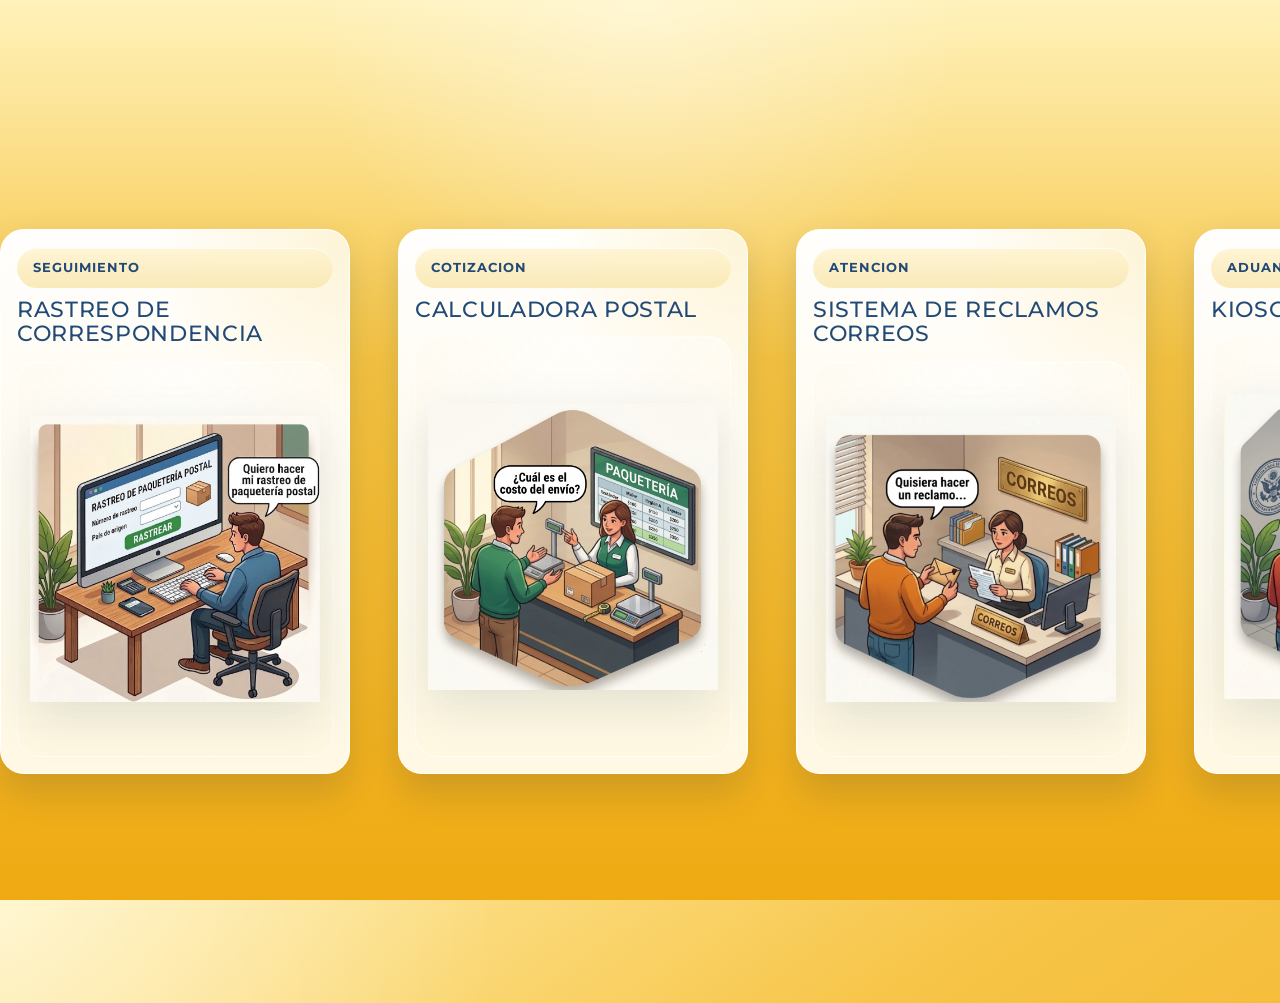
==== index2.html @ e7c2486a "Final" ====
<!DOCTYPE html>
<html lang="es">

<head>
  <meta charset="UTF-8">
  <meta http-equiv="X-UA-Compatible" content="IE=edge">
  <meta name="viewport" content="width=device-width, initial-scale=1.0">
  <title>TrackingBO - AGBC</title>
  <link href="https://cdn.jsdelivr.net/npm/bootstrap@5.1.3/dist/css/bootstrap.min.css" rel="stylesheet"
    integrity="sha384-1BmE4kWBq78iYhFldvKuhfTAU6auU8tT94WrHftjDbrCEXSU1oBoqyl2QvZ6jIW3" crossorigin="anonymous">
  <link rel="stylesheet" href="style.css">
  <script src="index.js" defer></script>
</head>

<body class="tracking-page">
  <main class="tracking-main intro-animate" data-page="home">
    <div class="idle-attractor" aria-hidden="true">
      <div class="idle-attractor__halo"></div>
      <div class="idle-attractor__content">
        <div class="idle-logo-mosaic" id="idleLogoMosaic" aria-hidden="true"></div>
      </div>
    </div>
    <section class="services-grid" aria-label="Servicios disponibles">
      <article class="service-card" data-url="https://trackingbo.correos.gob.bo:8100/"
        data-title="Rastreo de correspondencia">
        <div class="card-inner">
          <div class="card-face card-front">
            <div class="card-top">
              <span class="card-tag">Seguimiento</span>
              <h3 class="card-title">Rastreo de correspondencia</h3>
            </div>
            <div class="service-media">
              <img src="RASTREO.png" class="service-image" alt="Rastreo Correos de Bolivia">
            </div>
          </div>
          <div class="card-face card-back">
            <div class="back-content">
              <img class="qr-image"
                src="https://api.qrserver.com/v1/create-qr-code/?size=220x220&data=https%3A%2F%2Ftrackingbo.correos.gob.bo%3A8100%2F"
                alt="QR del rastreo de correspondencia">
              <div class="back-text">
                <p>Escanea el QR para abrir el servicio.</p>
                <span>Rastreo de correspondencia</span>
              </div>
            </div>
          </div>
        </div>
      </article>

      <article class="service-card" data-url="https://postar.correos.gob.bo:8104/" data-title="Calculadora postal">
        <div class="card-inner">
          <div class="card-face card-front">
            <div class="card-top">
              <span class="card-tag">Cotizacion</span>
              <h3 class="card-title">Calculadora postal</h3>
            </div>
            <div class="service-media">
              <img src="CALCULO.png" class="service-image" alt="Calculadora postal">
            </div>
          </div>
          <div class="card-face card-back">
            <div class="back-content">
              <img class="qr-image"
                src="https://api.qrserver.com/v1/create-qr-code/?size=220x220&data=https%3A%2F%2Fpostar.correos.gob.bo%3A8104%2F"
                alt="QR de la calculadora postal">
              <div class="back-text">
                <p>Escanea el QR y consulta tus tarifas.</p>
                <span>Calculadora postal</span>
              </div>
            </div>
          </div>
        </div>
      </article>

      <article class="service-card" data-url="https://sireco.correos.gob.bo:8102/" data-title="Sistema de reclamos Correos">
        <div class="card-inner">
          <div class="card-face card-front">
            <div class="card-top">
              <span class="card-tag">Atencion</span>
              <h3 class="card-title">Sistema de reclamos Correos</h3>
            </div>
            <div class="service-media">
              <img src="RECLAMO2.png" class="service-image" alt="Sistema de reclamos">
            </div>
          </div>
          <div class="card-face card-back">
            <div class="back-content">
              <img class="qr-image"
                src="https://api.qrserver.com/v1/create-qr-code/?size=220x220&data=https%3A%2F%2Fsireco.correos.gob.bo%3A8102%2F"
                alt="QR del sistema de reclamos">
              <div class="back-text">
                <p>Escanea el QR para abrir reclamos.</p>
                <span>Sistema de reclamos Correos</span>
              </div>
            </div>
          </div>
        </div>
      </article>

      <article class="service-card" data-url="https://ips.correos.gob.bo/CDS.Web/Operational/andeclaration.aspx"
        data-title="Kiosco aduana">
        <div class="card-inner">
          <div class="card-face card-front">
            <div class="card-top">
              <span class="card-tag">Aduana</span>
              <h3 class="card-title">Kiosco aduana</h3>
            </div>
            <div class="service-media">
              <img src="DECLARACION2.png" class="service-image" alt="Kiosco declaracion aduana">
            </div>
          </div>
          <div class="card-face card-back">
            <div class="back-content">
              <img class="qr-image"
                src="https://api.qrserver.com/v1/create-qr-code/?size=220x220&data=https%3A%2F%2Fips.correos.gob.bo%2FCDS.Web%2FOperational%2Fandeclaration.aspx"
                alt="QR del kiosco aduana">
              <div class="back-text">
                <p>Escanea el QR para abrir la declaracion aduanera.</p>
                <span>Kiosco aduana</span>
              </div>
            </div>
          </div>
        </div>
      </article>
    </section>
  </main>
</body>

</html>
---- style.css ----
@import url('https://fonts.googleapis.com/css2?family=Montserrat:wght@400;500;600;700;800&display=swap');

:root {
  --brand-dark: #13294b;
  --brand-blue: #224a77;
  --brand-blue-deep: #18365f;
  --brand-yellow: #f6c22f;
  --brand-gold: #f0a513;
  --brand-cream: #fff6d3;
  --brand-white: #ffffff;
  --surface-glass: rgba(255, 255, 255, 0.2);
  --shadow-soft: 0 18px 45px rgba(13, 37, 67, 0.14);
  --shadow-strong: 0 26px 60px rgba(10, 30, 54, 0.2);
  --text-dark: #163257;
  --text-muted: #52647f;
  --radius-xl: 32px;
  --radius-lg: 24px;
  --radius-md: 18px;
  --ease-out: cubic-bezier(0.22, 1, 0.36, 1);
  --sky-accent: hsl(49 92% 64%);
  --sky-deep: hsl(212 64% 32%);
  --sky-glow: rgba(255, 243, 187, 0.42);
}

* {
  box-sizing: border-box;
}

html,
body {
  margin: 0;
  padding: 0;
  width: 100%;
  height: 100%;
  min-height: 100%;
  font-family: "Montserrat", "Segoe UI", Tahoma, Geneva, Verdana, sans-serif;
  color: var(--text-dark);
  background:
    radial-gradient(circle at top left, rgba(255, 255, 255, 0.44), transparent 32%),
    radial-gradient(circle at right center, rgba(255, 255, 255, 0.22), transparent 24%),
    linear-gradient(145deg, #ffefad 0%, #f7c548 40%, #f0a713 100%);
}

body {
  display: grid;
  grid-template-rows: auto 1fr;
  overflow-x: hidden;
  overflow-y: hidden;
}

.page-header {
  position: sticky;
  top: 0;
  z-index: 30;
  width: 100%;
  padding: 16px 22px;
  display: flex;
  align-items: center;
  
  background: linear-gradient(90deg, rgba(34, 74, 119, 0.98) 0%, rgba(19, 41, 75, 0.98) 100%);
  box-shadow: 0 14px 40px rgba(0, 0, 0, 0.16);
  backdrop-filter: blur(10px);
}

.page-header {
  animation: headerSlideReveal 0.95s cubic-bezier(0.16, 1, 0.3, 1) both;
}

/* Si usas h1 o un div para el título, asegúrate de que tenga este ID o clase */
/* Contenedor del título dinámico */
.header-center-title {
  position: absolute;
  left: 50%;
  top: 50%;
  transform: translate(-50%, -50%); /* Centrado matemático perfecto */
  text-align: center;
  width: auto;
  z-index: 10; /* Asegura que esté por encima del fondo pero debajo de botones si se solapan */
  pointer-events: none; /* Evita que el texto bloquee clics accidentales */
}

/* Estilos para el texto dinámico (H1 o ID) */
#dynamicHeaderTitle,
.header-center-title h1 {
  margin: 0;
  font-family: 'Montserrat', sans-serif; /* Usando la fuente de tu proyecto */
  font-size: 1.8rem;
  font-weight: 700;
  text-transform: uppercase;
  letter-spacing: 0.08em; /* Un poco más de aire para legibilidad */
  
  /* Color amarillo/dorado para resaltar sobre el azul profundo */
  color: #f8d560; 
  
  /* Sombra para darle profundidad y despegarlo del fondo */
  text-shadow: 0 4px 12px rgba(0, 0, 0, 0.5);
  
  white-space: nowrap;
  transition: all 0.3s ease-in-out; /* Para que el cambio de nombre sea suave */
}

/* Ajuste responsivo por si el nombre de la tarjeta es muy largo */
@media (max-width: 768px) {
  #dynamicHeaderTitle,
  .header-center-title h1 {
    font-size: 1.2rem;
    letter-spacing: 0.03em;
  }
}

.header-brand {
  display: flex;
  align-items: center;
  min-width: 0;
  z-index: 31; /* Por encima del título si se llegaran a tocar */
}

.brand-logo {
  display: block;
  width: 190px;
  height: 64px;
  object-fit: contain;
  object-position: left center;
  flex-shrink: 0;
  border-radius: 12px;
  box-shadow: 0 10px 26px rgba(10, 30, 54, 0.14);
  background: rgba(255, 255, 255, 0.06);
}

.brand-text {
  display: flex;
  flex-direction: column;
  justify-content: center;
  gap: 2px;
  min-width: 0;
}

.brand-label {
  display: block;
  font-size: 0.74rem;
  letter-spacing: 0.16em;
  text-transform: uppercase;
  color: rgba(255, 240, 185, 0.88);
  margin: 0;
  line-height: 1.1;
}

.brand-text h1 {
  margin: 0;
  font-size: 1.72rem;
  line-height: 1;
  letter-spacing: 0.02em;
  color: var(--brand-white);
}

.header-actions {
  display: flex;
  gap: 12px;
  margin-left: auto;
  z-index: 31;
}

.header-brand {
  animation: headerContentRise 0.9s cubic-bezier(0.22, 1, 0.36, 1) 0.1s both;
}

.header-actions {
  animation: headerContentRise 0.9s cubic-bezier(0.22, 1, 0.36, 1) 0.18s both;
}

.header-button {
  display: inline-flex;
  align-items: center;
  justify-content: center;
  padding: 12px;
  border-radius: 999px;
  background: linear-gradient(180deg, #f8d560 0%, #f0ab16 100%);
  color: var(--brand-blue-deep);
  border: none;
  box-shadow: 0 12px 30px rgba(10, 30, 54, 0.24);
  cursor: pointer;
  transition: transform 0.28s var(--ease-out), box-shadow 0.28s var(--ease-out), filter 0.28s ease;
  min-width: 52px;
  min-height: 52px;
  animation: headerButtonFloat 2.8s ease-in-out infinite;
}

.header-button .material-symbols-outlined {
  font-size: 1.3rem;
  line-height: 1;
}

.header-button:hover {
  transform: translateY(-3px) scale(1.02);
  box-shadow: 0 16px 34px rgba(10, 30, 54, 0.3);
  filter: brightness(1.02);
  animation-play-state: paused;
}

.header-button:active {
  transform: translateY(0) scale(0.98);
}

.header-button:focus-visible,
.service-card:focus-visible {
  outline: 3px solid rgba(255, 248, 219, 0.95);
  outline-offset: 3px;
}

.main-content {
  padding: 4px 8px 6px;
  min-height: 0;
  overflow: hidden;
}

.iframe-shell {
  width: 100%;
  height: 100%;
  min-height: 0;
  padding: 2px;
  border-radius: 28px;
  background: var(--surface-glass);
  border: 1px solid rgba(255, 255, 255, 0.22);
  box-shadow: var(--shadow-soft);
  overflow: hidden;
}

.frame-stage {
  position: relative;
  height: 100%;
  min-height: 100%;
  border-radius: 22px;
  overflow: hidden;
  background: linear-gradient(180deg, rgba(255, 253, 245, 0.7), rgba(255, 239, 181, 0.55));
}

.frame-stage iframe {
  width: 100%;
  height: 100%;
  min-height: 100%;
  border: none;
  background: transparent;
  transition: transform 0.85s var(--ease-out), opacity 0.85s var(--ease-out), filter 0.85s ease;
  will-change: transform, opacity, filter;
}

.frame-stage.has-service-error iframe {
  opacity: 0;
  pointer-events: none;
}

.service-error-state {
  position: absolute;
  inset: 0;
  z-index: 4;
  display: grid;
  place-items: center;
  align-content: center;
  gap: 72px;
  padding: 28px;
  overflow: hidden;
  background:
    radial-gradient(circle at top, var(--sky-glow), transparent 34%),
    radial-gradient(circle at 20% 18%, rgba(255, 255, 255, 0.24), transparent 46%),
    radial-gradient(circle at 80% 16%, rgba(255, 247, 204, 0.2), transparent 52%),
    linear-gradient(180deg, var(--sky-accent) 0%, var(--sky-deep) 100%);
  color: var(--brand-white);
  text-align: center;
  transition: background 1.2s ease;
}

.service-error-state::before {
  content: "";
  position: absolute;
  inset: -20%;
  background:
    radial-gradient(circle at center, rgba(255, 255, 255, 0.14), transparent 58%),
    radial-gradient(circle at 35% 65%, rgba(255, 215, 120, 0.12), transparent 56%);
  animation: skyDrift 6s ease-in-out infinite;
  opacity: 0.8;
}

.service-error-state::after {
  content: "";
  position: absolute;
  inset: 0;
  background: radial-gradient(circle at center, rgba(14, 26, 46, 0) 0%, rgba(10, 20, 38, 0.42) 72%);
  pointer-events: none;
}

.service-error-state[hidden] {
  display: none;
}

.service-status-copy {
  position: relative;
  z-index: 2;
  width: min(760px, calc(100vw - 80px));
  display: grid;
  justify-items: center;
  gap: 12px;
}

.service-status-spinner {
  width: 52px;
  height: 52px;
  border-radius: 50%;
  border: 4px solid rgba(255, 255, 255, 0.22);
  border-top-color: #fff6d3;
  filter: drop-shadow(0 0 16px rgba(255, 246, 211, 0.38));
  animation: serviceSpinner 0.9s linear infinite;
}

.service-status-title {
  margin: 0;
  font-size: clamp(1.35rem, 2.4vw, 2rem);
  font-weight: 800;
  letter-spacing: 0.01em;
  color: #fffaf0;
  text-shadow: 0 10px 24px rgba(6, 16, 36, 0.42);
}

.service-status-message {
  margin: 0;
  max-width: 64ch;
  font-size: clamp(0.96rem, 1.5vw, 1.1rem);
  line-height: 1.5;
  color: rgba(255, 252, 240, 0.95);
  text-shadow: 0 8px 18px rgba(6, 16, 36, 0.32);
}

.external-service-overlay {
  position: fixed;
  inset: 0;
  z-index: 120;
  display: grid;
  place-items: center;
  padding: 24px;
}

.external-service-overlay[hidden] {
  display: none;
}

.external-service-overlay__backdrop {
  position: absolute;
  inset: 0;
  background: rgba(8, 19, 38, 0.72);
  backdrop-filter: blur(10px);
}

.external-service-overlay__panel {
  position: relative;
  z-index: 1;
  width: min(640px, calc(100vw - 32px));
  padding: 30px 28px;
  border-radius: 28px;
  background:
    radial-gradient(circle at top left, rgba(255, 255, 255, 0.18), transparent 28%),
    linear-gradient(180deg, #224a77 0%, #13294b 100%);
  color: var(--brand-white);
  box-shadow: 0 28px 72px rgba(3, 10, 22, 0.42);
  text-align: center;
}

.external-service-overlay--modal .external-service-overlay__panel {
  width: min(1280px, calc(100vw - 36px));
  min-height: min(760px, calc(100vh - 36px));
  padding: 24px;
  display: grid;
  grid-template-rows: auto minmax(0, 1fr) auto;
  gap: 18px;
  text-align: left;
}

.external-service-overlay__header {
  display: flex;
  align-items: flex-start;
  justify-content: space-between;
  gap: 16px;
}

.external-service-overlay__eyebrow {
  display: inline-block;
  margin-bottom: 10px;
  color: rgba(248, 213, 96, 0.92);
  font-size: 0.8rem;
  font-weight: 700;
  letter-spacing: 0.14em;
  text-transform: uppercase;
}

.external-service-overlay__panel h2 {
  margin: 0 0 12px;
  font-size: clamp(1.8rem, 1vw + 1.4rem, 2.5rem);
}

.external-service-overlay__panel p {
  margin: 0;
  color: rgba(255, 244, 216, 0.92);
  line-height: 1.7;
  font-size: 1rem;
}

.external-service-overlay__icon-button {
  display: inline-flex;
  align-items: center;
  justify-content: center;
  width: 48px;
  height: 48px;
  border: 1px solid rgba(255, 255, 255, 0.18);
  border-radius: 14px;
  background: rgba(255, 255, 255, 0.08);
  color: var(--brand-white);
  cursor: pointer;
  flex-shrink: 0;
}

.external-service-overlay__frame-shell {
  min-height: 0;
  border-radius: 22px;
  overflow: hidden;
  background: rgba(255, 255, 255, 0.09);
  border: 1px solid rgba(255, 255, 255, 0.12);
  box-shadow: inset 0 1px 0 rgba(255, 255, 255, 0.05);
}

.external-service-overlay__frame-shell iframe {
  display: block;
  width: 100%;
  height: 100%;
  min-height: 58vh;
  border: none;
  background: #ffffff;
}

.external-service-overlay__actions {
  display: flex;
  flex-wrap: wrap;
  justify-content: center;
  gap: 14px;
  margin-top: 24px;
}

.external-service-overlay__button {
  min-width: 200px;
  min-height: 50px;
  padding: 0 22px;
  border: none;
  border-radius: 999px;
  background: linear-gradient(180deg, #f8d560 0%, #f0ab16 100%);
  color: var(--brand-blue-deep);
  font-size: 1rem;
  font-weight: 800;
  cursor: pointer;
  box-shadow: 0 14px 30px rgba(3, 10, 22, 0.24);
}

.external-service-overlay__button--secondary {
  background: rgba(255, 255, 255, 0.14);
  color: var(--brand-white);
  border: 1px solid rgba(255, 255, 255, 0.18);
}

.external-service-overlay--modal .external-service-overlay__actions {
  justify-content: flex-end;
  margin-top: 0;
}

.loop-wrapper {
  position: relative;
  display: block;
  width: min(1400px, calc(100vw - 190px));
  height: 320px;
  margin: 0 auto;
  overflow: hidden;
  border-bottom: 3px solid var(--brand-yellow);
  color: var(--brand-white);
  transform: scale(1.45);
  transform-origin: center bottom;
  filter: drop-shadow(0 20px 32px rgba(6, 16, 36, 0.28));
}

.mountain {
  position: absolute;
  right: -900px;
  bottom: -20px;
  width: 2px;
  height: 2px;
  box-shadow:
    0 0 0 50px #f6c22f,
    60px 50px 0 70px #f6c22f,
    90px 90px 0 50px #f6c22f,
    250px 250px 0 50px #f6c22f,
    290px 320px 0 50px #f6c22f,
    320px 400px 0 50px #f6c22f;
  transform: rotate(130deg);
  animation: mtn 20s linear infinite;
  filter: drop-shadow(0 18px 24px rgba(6, 16, 36, 0.3));
}

.hill {
  position: absolute;
  right: -900px;
  bottom: -50px;
  width: 400px;
  height: 20px;
  border-radius: 50%;
  box-shadow:
    0 0 0 50px #f0a513,
    -20px 0 0 20px #f0a513,
    -90px 0 0 50px #f0a513,
    250px 0 0 50px #f0a513,
    290px 0 0 50px #f0a513,
    620px 0 0 50px #f0a513;
  animation: hill 4s 2s linear infinite;
  filter: drop-shadow(0 16px 18px rgba(6, 16, 36, 0.22));
}

.tree,
.loop-wrapper .tree:nth-child(4),
.loop-wrapper .tree:nth-child(5) {
  position: absolute;
  bottom: 0;
  width: 35px;
  height: 100px;
  background: url("https://s3-us-west-2.amazonaws.com/s.cdpn.io/130015/tree.svg") no-repeat;
  filter: brightness(0) saturate(100%) invert(77%) sepia(92%) saturate(612%) hue-rotate(346deg) brightness(102%) contrast(93%);
}

.rock {
  position: absolute;
  bottom: -2px;
  width: 2%;
  height: 2%;
  margin-top: -17%;
  border-radius: 20px;
  background: #fff6d3;
}

.truck,
.wheels {
  position: absolute;
  right: 50%;
  bottom: 0;
  width: 85px;
  margin-right: -60px;
  transition: all ease;
}

.truck {
  height: 60px;
  background: url("https://s3-us-west-2.amazonaws.com/s.cdpn.io/130015/truck.svg") no-repeat;
  background-size: contain;
  filter: brightness(0) saturate(100%) invert(77%) sepia(92%) saturate(612%) hue-rotate(346deg) brightness(102%) contrast(93%);
  filter: drop-shadow(0 12px 18px rgba(6, 16, 36, 0.32));
}

.truck:before {
  content: " ";
  position: absolute;
  width: 25px;
  box-shadow:
    -30px 28px 0 1.5px #fff6d3,
    -35px 18px 0 1.5px #fff6d3;
}

.wheels {
  height: 15px;
  margin-bottom: 0;
  background: url("https://s3-us-west-2.amazonaws.com/s.cdpn.io/130015/wheels.svg") no-repeat;
  filter: brightness(0) saturate(100%) invert(16%) sepia(65%) saturate(1311%) hue-rotate(182deg) brightness(89%) contrast(95%);
  filter: drop-shadow(0 8px 12px rgba(6, 16, 36, 0.32));
}

.tree {
  animation: tree 3s 0s linear infinite;
}

.loop-wrapper .tree:nth-child(4) {
  animation: tree2 2s 0.15s linear infinite;
}

.loop-wrapper .tree:nth-child(5) {
  animation: tree3 8s 0.05s linear infinite;
}

.rock {
  animation: rock 4s -0.53s linear infinite;
}

.truck {
  animation: truck 4s 0.08s ease infinite;
}

.wheels {
  animation: truck 4s 0.001s ease infinite;
}

.truck:before {
  animation: wind 1.5s 0s ease infinite;
}

@keyframes serviceSpinner {
  to {
    transform: rotate(360deg);
  }
}

.frame-overlay {
  position: absolute;
  left: 24px;
  right: 24px;
  top: 22px;
  z-index: 3;
  display: flex;
  flex-direction: column;
  gap: 6px;
  padding: 18px 22px;
  border-radius: 22px;
  background: rgba(19, 41, 75, 0.8);
  color: var(--brand-white);
  box-shadow: var(--shadow-soft);
  transform: translateY(-24px);
  opacity: 0;
  pointer-events: none;
  transition: transform 0.55s var(--ease-out), opacity 0.55s ease;
  display: none !important;
}

.frame-overlay.is-hidden {
  opacity: 0;
  transform: translateY(-24px);
}

.overlay-label {
  font-size: 0.72rem;
  letter-spacing: 0.16em;
  text-transform: uppercase;
  color: rgba(255, 239, 181, 0.82);
}

.overlay-title {
  font-size: 1.35rem;
}

.frame-stage.is-service .frame-overlay {
  transform: translateY(0);
  opacity: 1;
  animation: overlayReveal 0.6s var(--ease-out);
}

.frame-stage.is-transitioning iframe {
  opacity: 0.2;
  transform: translateY(70px) scale(0.985);
  filter: blur(9px) saturate(0.85);
}

.frame-stage.is-rebuilding iframe {
  opacity: 0;
  transform: translateY(120px) scale(0.96);
  filter: blur(6px);
}

.tracking-page {
  height: 100%;
  min-height: 100%;
  overflow: hidden;
  background:
    radial-gradient(circle at top center, rgba(255, 255, 255, 0.38), transparent 30%),
    linear-gradient(180deg, #fff2bb 0%, #f6c442 40%, #efaa12 100%);
}

.tracking-main {
  width: 100%;
  height: 184%;
  min-height: 0;
  margin-top: 0px;
  padding: 0;
  display: grid;
  place-items: center;
  position: relative;
  isolation: isolate;
}

.idle-attractor {
  position: absolute;
  inset: 0;
  z-index: 4;
  display: grid;
  place-items: center;
  padding: 0;
  opacity: 0;
  visibility: hidden;
  pointer-events: none;
  transition: opacity 0.45s ease, visibility 0.45s ease;
}

.idle-attractor::before {
  content: "";
  position: absolute;
  inset: 0;
  border-radius: 0;
  background:
    radial-gradient(circle at center, rgba(255, 248, 215, 0.95) 0%, rgba(255, 226, 120, 0.86) 34%, rgba(247, 195, 48, 0.92) 70%, rgba(240, 165, 19, 0.96) 100%);
}

.idle-attractor__halo {
  position: absolute;
  width: min(1500px, 100vw);
  height: min(980px, 88vh);
  border-radius: 50%;
  background:
    radial-gradient(circle, rgba(255, 253, 241, 0.74) 0%, rgba(255, 237, 170, 0.34) 40%, rgba(255, 220, 117, 0) 76%);
  filter: blur(26px);
  animation: idleHaloPulse 3.8s ease-in-out infinite;
}

.idle-attractor__content {
  position: relative;
  z-index: 1;
  display: grid;
  place-items: center;
  width: 100vw;
  min-height: 100vh;
  max-width: none;
  padding: 0;
  border-radius: 0;
  background: transparent;
  border: none;
  box-shadow: none;
  color: var(--brand-white);
  backdrop-filter: none;
  animation: idlePanelFloat 3.4s ease-in-out infinite;
}

.idle-logo-mosaic {
  --logo-size: min(2080px, 116vw);
  --idle-logo-shift-x: -5.5%;
  position: relative;
  place-self: center;
  width: var(--logo-size);
  max-width: 100%;
  height: min(100vh, calc(var(--logo-size) / 3.35));
  aspect-ratio: 3.35 / 1;
  display: grid;
  grid-template-columns: repeat(6, 1fr);
  grid-template-rows: repeat(6, 1fr);
  gap: 0;
  margin: 0;
  padding: 0;
  border-radius: 0;
  background: transparent;
  overflow: hidden;
  margin-top: 0;
  transform: translateX(var(--idle-logo-shift-x));
}

.idle-logo-mosaic::before {
  content: "";
  position: absolute;
  inset: 2vh 1vw;
  border-radius: 40px;
  background: radial-gradient(circle, rgba(255, 247, 213, 0.28), rgba(255, 242, 192, 0) 72%);
  opacity: 0.34;
  filter: blur(16px);
}

.idle-logo-mosaic__tile {
  position: relative;
  border-radius: 0;
  background-image: url("Finalfondo.png");
  background-repeat: no-repeat;
  background-size: calc(var(--tile-count) * 100%) calc(var(--tile-count) * 100%);
  background-position:
    calc(var(--tile-col) * 100% / (var(--tile-count) - 1))
    calc(var(--tile-row) * 100% / (var(--tile-count) - 1));
  box-shadow: none;
  opacity: 1;
  transform: translate3d(0, 0, 0) scale(1) rotate(0deg);
  filter: saturate(1.04) brightness(1.02);
}

.tracking-main.is-idle .idle-logo-mosaic__tile {
  animation: idleLogoAssembled 4.2s ease-in-out infinite;
}

.tracking-main.is-idle .idle-logo-mosaic.is-animating .idle-logo-mosaic__tile {
  animation: idleLogoScatterAssemble 3.6s cubic-bezier(0.22, 1, 0.36, 1) both;
  animation-delay: var(--tile-delay);
}

.idle-attractor__label,
.idle-attractor__title,
.idle-attractor__text {
  display: none;
}

.tracking-main.is-idle .idle-attractor {
  opacity: 1;
  visibility: visible;
}

.tracking-main.is-idle .idle-attractor__content {
  animation-duration: 4.2s;
}

.tracking-main.is-idle .services-grid {
  animation: none;
  filter: blur(0);
  opacity: 0;
  transform: scale(1);
  visibility: hidden;
}

.tracking-main.is-idle .service-card {
  animation: none;
}

.tracking-main.is-idle .service-card:nth-child(2) {
  animation-delay: 0.2s;
}

.tracking-main.is-idle .service-card:nth-child(3) {
  animation-delay: 0.4s;
}

.tracking-main.is-idle .service-card:nth-child(4) {
  animation-delay: 0.6s;
}

.tracking-main.is-idle .card-front {
  box-shadow: none;
}

.tracking-main.is-idle .card-front::after {
  content: none;
}

.services-grid {
  display: grid;
  grid-template-columns: repeat(4, 350px);
  gap: 48px;
  align-items: stretch;
  width: fit-content;
  max-width: calc(100% - 48px);
  height: auto;
  min-height: 0;
  align-content: center;
  justify-content: center;
  margin: auto;
  animation: servicesGridLift 1s cubic-bezier(0.22, 1, 0.36, 1) 0.22s both;
}

.service-card {
  position: relative;
  perspective: 1600px;
  height: 545px;
  animation: cardDropPairA 0.95s cubic-bezier(0.16, 1, 0.3, 1) both;
  cursor: pointer;
  will-change: transform, opacity;
  border-radius: 26px;
  transform-origin: center;
}

.service-card:nth-child(1),
.service-card:nth-child(2) {
  animation-name: cardDropPairA;
}

.service-card:nth-child(1) {
  animation-delay: 0.08s;
}

.service-card:nth-child(2) {
  animation-delay: 0.18s;
}

.service-card:nth-child(3),
.service-card:nth-child(4) {
  animation-name: cardDropPairB;
}

.service-card:nth-child(3) {
  animation-delay: 0.34s;
}

.service-card:nth-child(4) {
  animation-delay: 0.46s;
}

.card-inner {
  position: relative;
  width: 100%;
  height: 100%;
  transform-style: preserve-3d;
  transition: transform 0.85s var(--ease-out);
}

.service-card.flipped .card-inner {
  transform: rotateY(180deg);
}

.service-card.is-shaking {
  z-index: 12;
  animation: cardShakeSide 1s cubic-bezier(0.22, 1, 0.36, 1);
}

.service-card.is-shaking .card-front {
  box-shadow: 0 34px 82px rgba(10, 30, 54, 0.4);
  filter: saturate(1.08) brightness(1.02);
}

.card-face {
  position: absolute;
  inset: 0;
  display: grid;
  grid-template-rows: auto 1fr;
  align-items: stretch;
  backface-visibility: hidden;
  overflow: hidden;
  border-radius: 24px;
  padding: 18px 16px 16px;
  border: 1px solid rgba(255, 255, 255, 0.72);
  box-shadow: 0 18px 38px rgba(10, 30, 54, 0.16);
}

.card-top,
.service-media,
.back-content {
  opacity: 0;
  transform: translateY(46px);
  animation: cardInnerRise 0.85s cubic-bezier(0.22, 1, 0.36, 1) forwards;
}

.service-card:nth-child(1) .card-top,
.service-card:nth-child(2) .card-top {
  animation-delay: 0.34s;
}

.service-card:nth-child(3) .card-top,
.service-card:nth-child(4) .card-top {
  animation-delay: 0.54s;
}

.service-card:nth-child(1) .service-media,
.service-card:nth-child(2) .service-media,
.service-card:nth-child(1) .back-content,
.service-card:nth-child(2) .back-content {
  animation-delay: 0.46s;
}

.service-card:nth-child(3) .service-media,
.service-card:nth-child(4) .service-media,
.service-card:nth-child(3) .back-content,
.service-card:nth-child(4) .back-content {
  animation-delay: 0.66s;
}

.card-front {
  gap: 14px;
  background:
    radial-gradient(circle at top right, rgba(246, 194, 47, 0.18), transparent 30%),
    linear-gradient(180deg, rgba(255, 255, 255, 0.98), rgba(255, 249, 232, 0.98));
  border: 1px solid rgba(255, 255, 255, 0.96);
  transform: translateY(0);
  transition: transform 0.5s var(--ease-out), box-shadow 0.5s var(--ease-out), filter 0.5s ease;
}

.service-card:hover .card-front,
.service-card.is-selected .card-front {
  transform: translateY(-12px) scale(1.015);
  box-shadow: 0 30px 62px rgba(10, 30, 54, 0.26), 0 0 0 1px rgba(255, 216, 118, 0.6);
  filter: saturate(1.08) brightness(1.02);
}

.card-back {
  grid-template-rows: 1fr;
  place-items: center;
  transform: rotateY(180deg);
  background:
    radial-gradient(circle at top, rgba(255, 255, 255, 0.24), transparent 36%),
    linear-gradient(180deg, #214977 0%, #13294b 100%);
  color: var(--brand-white);
}

.card-top {
  display: grid;
  gap: 10px;
  align-content: start;
}

.card-tag {
  display: inline-flex;
  align-self: flex-start;
  padding: 10px 16px;
  border-radius: 999px;
  background: linear-gradient(180deg, rgba(255, 244, 211, 0.95), rgba(249, 232, 179, 0.92));
  color: var(--brand-blue);
  font-size: 0.82rem;
  font-weight: 700;
  letter-spacing: 0.08em;
  text-transform: uppercase;
  box-shadow: inset 0 1px 0 rgba(255, 255, 255, 0.7);
}

.card-title {
  margin: 0;
  font-size: 1.38rem;
  line-height: 1.12;
  color: var(--brand-blue);
  text-transform: uppercase;
  letter-spacing: 0.03em;
}

.service-description {
  display: none;
}

.service-media {
  display: grid;
  place-items: center;
  height: 100%;
  min-height: 0;
  padding: 12px;
  border-radius: 22px;
  background:
    radial-gradient(circle at top, rgba(255, 255, 255, 0.68), rgba(255, 248, 225, 0.42) 72%),
    linear-gradient(180deg, rgba(255, 250, 238, 0.7), rgba(255, 247, 223, 0.5));
  border: 1px solid rgba(255, 255, 255, 0.55);
  box-shadow: inset 0 1px 0 rgba(255, 255, 255, 0.6);
}

.service-image {
  width: min(100%, 340px);
  max-height: 390px;
  height: auto;
  display: block;
  object-fit: contain;
  filter: drop-shadow(0 16px 24px rgba(20, 49, 86, 0.12));
  transform: none;
  transition: transform 0.45s var(--ease-out);
}

.service-card:hover .service-image,
.service-card.is-selected .service-image {
  transform: scale(1.04);
}

.back-content {
  display: flex;
  flex-direction: column;
  align-items: center;
  justify-content: center;
  gap: 18px;
  text-align: center;
  height: 100%;
  width: 100%;
  max-width: 260px;
  margin: 0 auto;
}

.qr-image {
  width: min(220px, 100%);
  aspect-ratio: 1 / 1;
  padding: 10px;
  border-radius: 26px;
  background: rgba(255, 255, 255, 0.96);
  box-shadow: 0 18px 40px rgba(4, 14, 27, 0.28);
}

.back-text p {
  margin: 0;
  font-size: 0.98rem;
  font-weight: 700;
}

.back-text span {
  display: inline-block;
  margin-top: 8px;
  font-size: 0.92rem;
  color: rgba(255, 241, 197, 0.88);
}

.service-panel-page {
  height: 100%;
  min-height: 100%;
  margin: 0;
  background:
    linear-gradient(180deg, rgba(27, 53, 108, 0.98), rgba(38, 60, 145, 0.96)),
    radial-gradient(circle at top, rgba(255, 255, 255, 0.12), transparent 34%);
  overflow: hidden;
}

.service-panel-page--light {
  background:
    linear-gradient(180deg, rgba(255, 255, 255, 0.98), rgba(246, 248, 252, 0.98)),
    linear-gradient(180deg, #dfe6f4 0%, #ffffff 100%);
}

.service-panel {
  min-height: 100%;
  padding: 28px 34px 32px;
  color: var(--brand-white);
}

.service-panel--form {
  color: var(--brand-dark);
}

.service-panel-banner {
  display: flex;
  align-items: center;
  min-height: 64px;
  margin-bottom: 18px;
  padding: 0 22px;
  border-radius: 24px;
  background: rgba(22, 47, 91, 0.8);
  box-shadow: 0 14px 36px rgba(6, 20, 52, 0.16);
}

.service-panel-banner span {
  font-size: 1.1rem;
  font-weight: 800;
}

.claims-panel {
  max-width: 860px;
  margin: 26px auto 0;
  padding: 0 10px;
}

.claims-panel h2 {
  margin: 0 0 18px;
  text-align: center;
  color: #304b91;
  font-size: clamp(2rem, 1.2vw + 1.4rem, 3rem);
}

.claims-form-grid {
  display: grid;
  grid-template-columns: repeat(2, minmax(280px, 1fr));
  gap: 18px 28px;
}

.claims-field {
  display: grid;
  gap: 8px;
}

.claims-field span {
  color: #1b2e5f;
  font-size: 0.98rem;
}

.claims-field input,
.claims-field textarea {
  width: 100%;
  border: 1px solid #c8d2e6;
  border-radius: 6px;
  background: #ffffff;
  color: #30425c;
  font-size: 1rem;
  padding: 13px 14px;
}

.claims-field input::placeholder,
.claims-field textarea::placeholder {
  color: #91a0ba;
}

.claims-field--tall {
  grid-row: span 2;
}

.claims-field--tall textarea {
  min-height: 134px;
  resize: vertical;
}

.claims-panel-actions {
  display: flex;
  justify-content: flex-end;
  margin-top: 22px;
}

.claims-submit-button {
  min-width: 320px;
  border-radius: 8px;
  background: linear-gradient(90deg, #4b5b98 0%, #c6aa4e 100%);
  color: var(--brand-white);
}

.service-panel-header {
  display: flex;
  flex-direction: column;
  gap: 10px;
  margin-bottom: 24px;
  padding: 22px 24px;
  border-radius: 24px;
  background: rgba(17, 36, 79, 0.42);
  border: 1px solid rgba(255, 255, 255, 0.08);
  box-shadow: 0 18px 48px rgba(6, 20, 52, 0.18);
}

.service-panel-kicker {
  font-size: 0.78rem;
  letter-spacing: 0.14em;
  text-transform: uppercase;
  color: rgba(246, 194, 47, 0.92);
  font-weight: 700;
}

.service-panel-header h2,
.service-panel-copy h3 {
  margin: 0;
}

.service-panel-header h2 {
  font-size: clamp(2rem, 1vw + 1.6rem, 2.7rem);
}

.service-panel-header p,
.service-panel-copy p,
.service-panel-list {
  margin: 0;
  line-height: 1.65;
  color: rgba(240, 244, 255, 0.92);
}

.service-panel-body {
  display: grid;
  grid-template-columns: minmax(300px, 0.95fr) minmax(360px, 1.05fr);
  gap: 28px;
  align-items: center;
  min-height: calc(100vh - 240px);
}

.service-panel-body--tracking {
  grid-template-columns: minmax(0, 1.5fr) minmax(360px, 430px);
  gap: 26px;
}

.service-panel-copy,
.service-panel-visual {
  min-height: 0;
}

.service-panel-copy {
  display: grid;
  gap: 18px;
}

.service-panel-copy h3 {
  font-size: 1.5rem;
}

.service-panel-list {
  padding-left: 20px;
}

.tracking-launch-button {
  justify-self: start;
  padding: 14px 22px;
  border: none;
  border-radius: 999px;
  background: linear-gradient(180deg, #f8d560 0%, #f0ab16 100%);
  color: var(--brand-blue-deep);
  font-size: 1rem;
  font-weight: 800;
  cursor: pointer;
  box-shadow: 0 16px 34px rgba(7, 21, 52, 0.22);
}

.tracking-stage {
  position: relative;
  min-height: 100%;
  border-radius: 30px;
  overflow: hidden;
  background:
    radial-gradient(circle at top left, rgba(255, 255, 255, 0.18), transparent 24%),
    linear-gradient(135deg, rgba(129, 220, 255, 0.4) 0%, rgba(55, 105, 180, 0.18) 28%, rgba(31, 58, 132, 0.14) 100%);
  border: 1px solid rgba(255, 255, 255, 0.18);
  box-shadow: 0 20px 54px rgba(7, 21, 52, 0.18);
}

.tracking-stage::before {
  content: "";
  position: absolute;
  inset: 0;
  background:
    linear-gradient(120deg, rgba(133, 225, 255, 0.2), transparent 28%),
    radial-gradient(circle at right center, rgba(255, 255, 255, 0.12), transparent 26%);
}

.tracking-stage-art {
  position: relative;
  z-index: 1;
  display: grid;
  grid-template-columns: minmax(320px, 1fr) minmax(220px, 0.55fr);
  gap: 24px;
  align-items: center;
  min-height: 100%;
  padding: 18px 24px 24px;
}

.tracking-stage-image {
  display: grid;
  place-items: center;
  min-height: 480px;
  border-radius: 28px;
  background:
    linear-gradient(135deg, rgba(255, 255, 255, 0.14), rgba(255, 255, 255, 0.04)),
    linear-gradient(180deg, rgba(21, 63, 130, 0.24), rgba(21, 44, 105, 0.06));
  backdrop-filter: blur(2px);
}

.tracking-stage-image .service-panel-image {
  width: min(100%, 560px);
  max-height: 520px;
}

.tracking-stage-copy {
  display: grid;
  gap: 14px;
  align-content: center;
}

.tracking-stage-copy h2 {
  margin: 0;
  font-size: clamp(2.2rem, 2vw + 1rem, 3.4rem);
  color: rgba(246, 194, 47, 0.96);
  font-weight: 300;
}

.tracking-stage-copy p {
  margin: 0;
  color: rgba(245, 247, 255, 0.92);
  line-height: 1.6;
  font-size: 1.04rem;
}

.tracking-widget {
  display: grid;
  grid-template-rows: auto 1fr auto;
  min-height: 100%;
  padding: 26px 28px 24px;
  border-radius: 26px;
  background: rgba(36, 48, 64, 0.94);
  border: 1px solid rgba(255, 255, 255, 0.08);
  box-shadow: 0 22px 56px rgba(7, 21, 52, 0.22);
}

.tracking-widget-header h3 {
  margin: 0;
  font-size: 1.1rem;
  text-align: center;
}

.tracking-widget-header span {
  display: block;
  width: 100%;
  height: 2px;
  margin-top: 14px;
  background: linear-gradient(90deg, rgba(59, 116, 255, 0.9), rgba(59, 116, 255, 0.25));
}

.tracking-widget-body {
  display: grid;
  gap: 18px;
  padding-top: 20px;
}

.tracking-field {
  display: grid;
  gap: 8px;
}

.tracking-field span {
  font-size: 0.98rem;
  font-weight: 700;
  color: rgba(255, 255, 255, 0.96);
}

.tracking-field input {
  width: 100%;
  padding: 14px 16px;
  border-radius: 8px;
  border: 1px solid rgba(255, 255, 255, 0.34);
  background: rgba(34, 45, 58, 0.84);
  color: var(--brand-white);
  font-size: 1rem;
}

.tracking-field input::placeholder {
  color: rgba(222, 228, 240, 0.68);
}

.tracking-widget-actions {
  padding-top: 6px;
}

.tracking-widget-actions .tracking-launch-button {
  width: 100%;
  justify-self: stretch;
  border-radius: 10px;
  background: linear-gradient(180deg, #3367f7 0%, #1f4fd1 100%);
  color: var(--brand-white);
}

.tracking-widget-note {
  margin: 0;
  font-size: 0.9rem;
  line-height: 1.5;
  color: rgba(235, 239, 248, 0.86);
}

.tracking-widget-footer {
  display: grid;
  justify-items: center;
  gap: 12px;
  padding-top: 16px;
}

.tracking-widget-footer span {
  text-align: center;
  line-height: 1.45;
  color: rgba(255, 244, 216, 0.92);
}

.service-panel-visual {
  display: grid;
  grid-template-columns: minmax(260px, 1fr) 240px;
  gap: 22px;
  align-items: center;
}

.service-panel-card,
.service-panel-qr {
  border-radius: 28px;
  background: rgba(255, 255, 255, 0.08);
  border: 1px solid rgba(255, 255, 255, 0.12);
  box-shadow: 0 18px 44px rgba(6, 20, 52, 0.18);
}

.service-panel-card {
  min-height: 360px;
  display: grid;
  place-items: center;
  padding: 18px;
}

.service-panel-image {
  width: min(100%, 420px);
  max-height: 360px;
  object-fit: contain;
  display: block;
}

.service-panel-qr {
  min-height: 360px;
  display: grid;
  place-items: center;
  gap: 16px;
  padding: 20px;
  text-align: center;
}

.service-panel-qr-image {
  width: min(100%, 190px);
  aspect-ratio: 1 / 1;
  padding: 10px;
  border-radius: 24px;
  background: rgba(255, 255, 255, 0.98);
}

.service-panel-qr span {
  color: rgba(255, 244, 216, 0.92);
  line-height: 1.5;
  font-size: 0.95rem;
}

.intro-animate .service-card {
  animation-play-state: running;
}

.rebuild-sequence .service-card {
  animation: cardDropPairA 0.95s cubic-bezier(0.16, 1, 0.3, 1) both;
}

.rebuild-sequence .service-card:nth-child(1),
.rebuild-sequence .service-card:nth-child(2) {
  animation-name: cardDropPairA;
}

.rebuild-sequence .service-card:nth-child(1) {
  animation-delay: 0.08s;
}

.rebuild-sequence .service-card:nth-child(2) {
  animation-delay: 0.18s;
}

.rebuild-sequence .service-card:nth-child(3),
.rebuild-sequence .service-card:nth-child(4) {
  animation-name: cardDropPairB;
}

.rebuild-sequence .service-card:nth-child(3) {
  animation-delay: 0.34s;
}

.rebuild-sequence .service-card:nth-child(4) {
  animation-delay: 0.46s;
}

@keyframes tree {
  0% {
    transform: translate(1350px);
  }

  100% {
    transform: translate(-50px);
  }
}

@keyframes tree2 {
  0% {
    transform: translate(650px);
  }

  100% {
    transform: translate(-50px);
  }
}

@keyframes tree3 {
  0% {
    transform: translate(2750px);
  }

  100% {
    transform: translate(-50px);
  }
}

@keyframes rock {
  0% {
    right: -200px;
  }

  100% {
    right: 2000px;
  }
}

@keyframes truck {
  6% {
    transform: translateY(0);
  }

  7% {
    transform: translateY(-6px);
  }

  9%,
  11% {
    transform: translateY(0);
  }

  10% {
    transform: translateY(-1px);
  }
}

@keyframes wind {
  50% {
    transform: translateY(3px);
  }
}

@keyframes mtn {
  100% {
    transform: translateX(-2000px) rotate(130deg);
  }
}

@keyframes hill {
  100% {
    transform: translateX(-2000px);
  }
}

@keyframes cardRisePro {
  0% {
    opacity: 0;
    transform: translateY(85px) scale(0.93) rotateX(6deg);
    filter: blur(6px);
  }

  60% {
    opacity: 1;
    filter: blur(0);
  }

  100% {
    opacity: 1;
    transform: translateY(0) scale(1) rotateX(0);
    filter: blur(0);
  }
}

@keyframes headerSlideReveal {
  0% {
    opacity: 0;
    transform: translateY(-46px);
    box-shadow: 0 0 0 rgba(0, 0, 0, 0);
  }

  100% {
    opacity: 1;
    transform: translateY(0);
  }
}

@keyframes headerContentRise {
  0% {
    opacity: 0;
    transform: translateY(24px);
  }

  100% {
    opacity: 1;
    transform: translateY(0);
  }
}

@keyframes servicesGridLift {
  0% {
    opacity: 0;
    transform: translateY(58px);
  }

  100% {
    opacity: 1;
    transform: translateY(0);
  }
}

@keyframes cardDropPairA {
  0% {
    opacity: 0;
    transform: translateY(-140px) scale(0.94) rotateX(10deg);
    filter: blur(8px);
  }

  68% {
    opacity: 1;
    filter: blur(0);
  }

  100% {
    opacity: 1;
    transform: translateY(0) scale(1) rotateX(0);
    filter: blur(0);
  }
}

@keyframes cardDropPairB {
  0% {
    opacity: 0;
    transform: translateY(-190px) scale(0.92) rotateX(12deg);
    filter: blur(10px);
  }

  68% {
    opacity: 1;
    filter: blur(0);
  }

  100% {
    opacity: 1;
    transform: translateY(0) scale(1) rotateX(0);
    filter: blur(0);
  }
}

@keyframes cardInnerRise {
  0% {
    opacity: 0;
    transform: translateY(48px);
  }

  100% {
    opacity: 1;
    transform: translateY(0);
  }
}

@keyframes skyDrift {
  0%,
  100% {
    transform: translate3d(0, 0, 0) scale(1);
    opacity: 0.7;
  }

  50% {
    transform: translate3d(0, -2%, 0) scale(1.03);
    opacity: 1;
  }
}

@keyframes headerButtonFloat {
  0%,
  100% {
    transform: translateY(0);
    box-shadow: 0 12px 30px rgba(10, 30, 54, 0.24);
  }

  50% {
    transform: translateY(-2px);
    box-shadow: 0 16px 34px rgba(10, 30, 54, 0.28);
  }
}

@keyframes cardShakeSide {
  0%,
  100% {
    transform: translateX(0) scale(1);
  }

  10% {
    transform: translateX(-42px) rotate(-2deg) scale(1.035);
  }

  22% {
    transform: translateX(42px) rotate(2deg) scale(1.035);
  }

  34% {
    transform: translateX(-34px) rotate(-1.4deg) scale(1.028);
  }

  46% {
    transform: translateX(34px) rotate(1.4deg) scale(1.028);
  }

  58% {
    transform: translateX(-24px) rotate(-1deg);
  }

  70% {
    transform: translateX(24px) rotate(1deg);
  }

  82% {
    transform: translateX(-10px);
  }
}

@keyframes idleHaloPulse {
  0%,
  100% {
    transform: scale(0.94);
    opacity: 0.72;
  }

  50% {
    transform: scale(1.04);
    opacity: 1;
  }
}

@keyframes idlePanelFloat {
  0%,
  100% {
    transform: translateY(0);
  }

  50% {
    transform: translateY(-10px);
  }
}

@keyframes idleLogoAssembled {
  0%,
  100% {
    transform: translate3d(0, 0, 0) scale(1);
    filter: brightness(1) saturate(1);
  }

  50% {
    transform: translate3d(0, -2px, 0) scale(1.01);
    filter: brightness(1.03) saturate(1.04);
  }
}

@keyframes idleLogoScatterAssemble {
  0% {
    opacity: 0;
    transform: translate3d(var(--tile-offset-x), var(--tile-offset-y), 0) scale(0.2) rotate(var(--tile-rotation));
    filter: blur(10px) brightness(1.14) saturate(1.2);
  }

  34% {
    opacity: 1;
    transform: translate3d(0, 0, 0) scale(1.06) rotate(0deg);
    filter: blur(0) brightness(1.08) saturate(1.08);
  }

  64% {
    opacity: 1;
    transform: translate3d(0, 0, 0) scale(1) rotate(0deg);
    filter: blur(0) brightness(1) saturate(1);
  }

  100% {
    opacity: 0;
    transform: translate3d(calc(var(--tile-offset-x) * -0.86), calc(var(--tile-offset-y) * -0.86), 0) scale(0.16) rotate(calc(var(--tile-rotation) * -1));
    filter: blur(11px) brightness(1.08) saturate(0.88);
  }
}

@keyframes idleGridFloat {
  0%,
  100% {
    transform: translateY(0);
  }

  50% {
    transform: translateY(8px);
  }
}

@keyframes idleCardDrift {
  0%,
  100% {
    transform: translateY(0) scale(1);
  }

  50% {
    transform: translateY(-10px) scale(1.012);
  }
}

@keyframes idleShine {
  0% {
    transform: translateX(-135%);
    opacity: 0;
  }

  20% {
    opacity: 1;
  }

  55% {
    transform: translateX(135%);
    opacity: 0.92;
  }

  100% {
    transform: translateX(135%);
    opacity: 0;
  }
}

@keyframes rebuildCardPro {
  0% {
    opacity: 0;
    transform: translateY(110px) scale(0.9) rotateX(8deg);
    filter: blur(8px);
  }

  65% {
    opacity: 1;
    filter: blur(1px);
  }

  100% {
    opacity: 1;
    transform: translateY(0) scale(1) rotateX(0);
    filter: blur(0);
  }
}

@keyframes overlayReveal {
  0% {
    opacity: 0;
    transform: translateY(-18px) scale(0.98);
  }

  100% {
    opacity: 1;
    transform: translateY(0) scale(1);
  }
}

@media (prefers-reduced-motion: reduce) {
  * {
    animation-duration: 0.001ms !important;
    animation-iteration-count: 1 !important;
    transition-duration: 0.001ms !important;
  }
}

@media (max-width: 1100px) {
  .services-grid {
    grid-template-columns: repeat(2, minmax(280px, 350px));
    gap: 36px;
    width: fit-content;
    max-width: calc(100% - 32px);
    height: auto;
  }

  .service-card {
    height: 540px;
  }
}

@media (max-width: 820px) {
  .page-header {
    flex-wrap: wrap;
  }

  .main-content {
    padding: 10px;
  }

  .iframe-shell {
    height: calc(100vh - 90px);
    min-height: calc(100vh - 90px);
  }

  .services-grid {
    grid-template-columns: 1fr;
    gap: 28px;
    width: min(100%, 360px);
    max-width: calc(100% - 20px);
    height: auto;
  }

  .service-card,
  .card-inner {
    min-height: 480px;
  }

  .tracking-page {
    overflow: auto;
  }

  .tracking-main {
    height: auto;
    min-height: 100%;
  }

  .idle-attractor {
    padding: 0;
  }

  .idle-attractor__content {
    width: 100vw;
    min-height: 100vh;
    padding: 0;
  }

  .idle-logo-mosaic {
    --logo-size: min(122vw, 1500px);
    --idle-logo-shift-x: -3.8%;
    height: min(100vh, calc(var(--logo-size) / 3.35));
    gap: 0;
    padding: 0;
    margin: 0;
  }

  .service-panel {
    padding: 18px;
  }

  .service-panel-body,
  .service-panel-visual {
    grid-template-columns: 1fr;
    min-height: auto;
  }

  .service-panel-body--tracking,
  .tracking-stage-art {
    grid-template-columns: 1fr;
  }

  .tracking-stage-image {
    min-height: 320px;
  }

  .claims-form-grid {
    grid-template-columns: 1fr;
  }

  .claims-field--tall {
    grid-row: auto;
  }

  .claims-panel-actions {
    justify-content: stretch;
  }

  .claims-submit-button {
    width: 100%;
    min-width: 0;
  }

  .service-error-state {
    gap: 42px;
  }

  .loop-wrapper {
    width: min(620px, calc(100vw - 80px));
    height: 280px;
    transform: scale(1.18);
  }
}

@media (max-width: 580px) {
  .page-header {
    padding: 16px;
  }

  .header-brand {
    gap: 14px;
  }

  .brand-logo {
    height: 52px;
  }

  .brand-text h1 {
    font-size: 1.45rem;
  }

  .card-face {
    padding: 20px;
  }

  .frame-overlay {
    left: 14px;
    right: 14px;
    top: 14px;
    padding: 16px 18px;
  }

  .overlay-title {
    font-size: 1.08rem;
  }

  .idle-logo-mosaic {
    --logo-size: min(132vw, 920px);
    --idle-logo-shift-x: -2.8%;
    height: min(100vh, calc(var(--logo-size) / 3.35));
    gap: 0;
    padding: 0;
    margin: 0;
  }

  .idle-logo-mosaic__tile {
    border-radius: 0;
  }

  .service-error-state {
    gap: 28px;
    padding: 20px;
  }

  .loop-wrapper {
    width: min(460px, calc(100vw - 48px));
    height: 250px;
    transform: scale(1);
  }
}
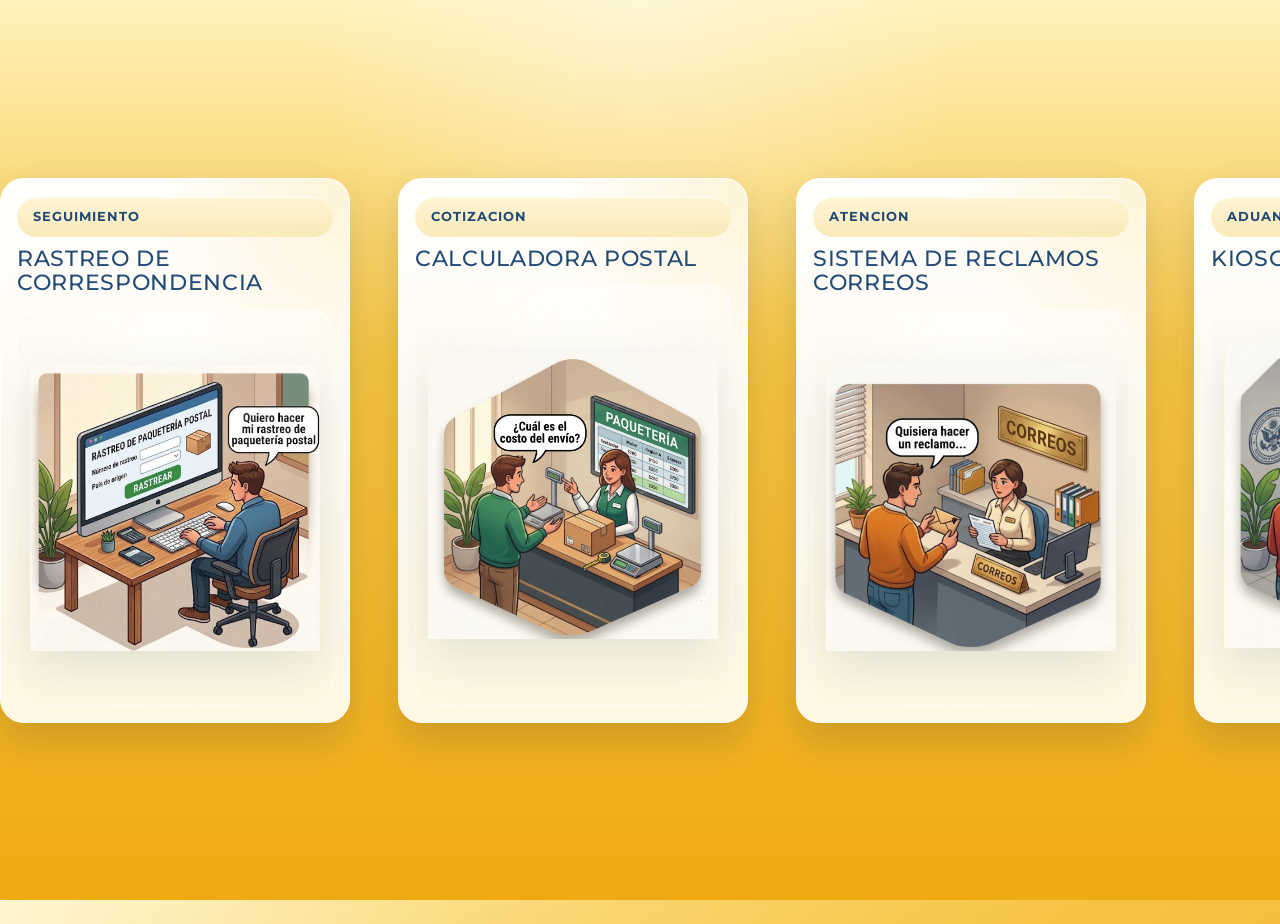
==== commit 7deb1bf8: "bug de out of memori" ====
--- a/index2.html
+++ b/index2.html
@@ -9,7 +9,7 @@
   <link href="https://cdn.jsdelivr.net/npm/bootstrap@5.1.3/dist/css/bootstrap.min.css" rel="stylesheet"
     integrity="sha384-1BmE4kWBq78iYhFldvKuhfTAU6auU8tT94WrHftjDbrCEXSU1oBoqyl2QvZ6jIW3" crossorigin="anonymous">
   <link rel="stylesheet" href="style.css">
-  <script src="index.js" defer></script>
+  <script src="index.js?v=20260612-1" defer></script>
 </head>
 
 <body class="tracking-page">
@@ -30,14 +30,14 @@
               <h3 class="card-title">Rastreo de correspondencia</h3>
             </div>
             <div class="service-media">
-              <img src="RASTREO.png" class="service-image" alt="Rastreo Correos de Bolivia">
+              <img src="RASTREO.png" class="service-image" alt="Rastreo Correos de Bolivia" width="1024" height="1010" decoding="async">
             </div>
           </div>
           <div class="card-face card-back">
             <div class="back-content">
               <img class="qr-image"
                 src="https://api.qrserver.com/v1/create-qr-code/?size=220x220&data=https%3A%2F%2Ftrackingbo.correos.gob.bo%3A8100%2F"
-                alt="QR del rastreo de correspondencia">
+                alt="QR del rastreo de correspondencia" width="220" height="220" loading="lazy" decoding="async">
               <div class="back-text">
                 <p>Escanea el QR para abrir el servicio.</p>
                 <span>Rastreo de correspondencia</span>
@@ -55,14 +55,14 @@
               <h3 class="card-title">Calculadora postal</h3>
             </div>
             <div class="service-media">
-              <img src="CALCULO.png" class="service-image" alt="Calculadora postal">
+              <img src="CALCULO.png" class="service-image" alt="Calculadora postal" width="1034" height="1024" decoding="async">
             </div>
           </div>
           <div class="card-face card-back">
             <div class="back-content">
               <img class="qr-image"
                 src="https://api.qrserver.com/v1/create-qr-code/?size=220x220&data=https%3A%2F%2Fpostar.correos.gob.bo%3A8104%2F"
-                alt="QR de la calculadora postal">
+                alt="QR de la calculadora postal" width="220" height="220" loading="lazy" decoding="async">
               <div class="back-text">
                 <p>Escanea el QR y consulta tus tarifas.</p>
                 <span>Calculadora postal</span>
@@ -80,14 +80,14 @@
               <h3 class="card-title">Sistema de reclamos Correos</h3>
             </div>
             <div class="service-media">
-              <img src="RECLAMO2.png" class="service-image" alt="Sistema de reclamos">
+              <img src="RECLAMO2.png" class="service-image" alt="Sistema de reclamos" width="1038" height="1024" decoding="async">
             </div>
           </div>
           <div class="card-face card-back">
             <div class="back-content">
               <img class="qr-image"
                 src="https://api.qrserver.com/v1/create-qr-code/?size=220x220&data=https%3A%2F%2Fsireco.correos.gob.bo%3A8102%2F"
-                alt="QR del sistema de reclamos">
+                alt="QR del sistema de reclamos" width="220" height="220" loading="lazy" decoding="async">
               <div class="back-text">
                 <p>Escanea el QR para abrir reclamos.</p>
                 <span>Sistema de reclamos Correos</span>
@@ -106,14 +106,14 @@
               <h3 class="card-title">Kiosco aduana</h3>
             </div>
             <div class="service-media">
-              <img src="DECLARACION2.png" class="service-image" alt="Kiosco declaracion aduana">
+              <img src="DECLARACION2.png" class="service-image" alt="Kiosco declaracion aduana" width="1008" height="1061" decoding="async">
             </div>
           </div>
           <div class="card-face card-back">
             <div class="back-content">
               <img class="qr-image"
                 src="https://api.qrserver.com/v1/create-qr-code/?size=220x220&data=https%3A%2F%2Fips.correos.gob.bo%2FCDS.Web%2FOperational%2Fandeclaration.aspx"
-                alt="QR del kiosco aduana">
+                alt="QR del kiosco aduana" width="220" height="220" loading="lazy" decoding="async">
               <div class="back-text">
                 <p>Escanea el QR para abrir la declaracion aduanera.</p>
                 <span>Kiosco aduana</span>
--- a/style.css
+++ b/style.css
@@ -240,8 +240,15 @@
   min-height: 100%;
   border: none;
   background: transparent;
+  margin-top: 0;
   transition: transform 0.85s var(--ease-out), opacity 0.85s var(--ease-out), filter 0.85s ease;
   will-change: transform, opacity, filter;
+}
+
+.frame-stage.is-reclamos-view iframe {
+  margin-top: -1040px;
+  height: calc(100% + 1040px);
+  min-height: calc(100% + 1040px);
 }
 
 .frame-stage.has-service-error iframe {
@@ -663,8 +670,8 @@
 }
 
 .tracking-page {
-  height: 100%;
-  min-height: 100%;
+  height: 100dvh;
+  min-height: 100dvh;
   overflow: hidden;
   background:
     radial-gradient(circle at top center, rgba(255, 255, 255, 0.38), transparent 30%),
@@ -673,12 +680,13 @@
 
 .tracking-main {
   width: 100%;
-  height: 184%;
-  min-height: 0;
-  margin-top: 0px;
-  padding: 0;
+  height: 100dvh;
+  min-height: 100dvh;
+  margin-top: 0;
+  padding: 24px 0;
   display: grid;
   place-items: center;
+  align-content: center;
   position: relative;
   isolation: isolate;
 }
@@ -689,7 +697,7 @@
   z-index: 4;
   display: grid;
   place-items: center;
-  padding: 0;
+  padding: 24px 0;
   opacity: 0;
   visibility: hidden;
   pointer-events: none;
@@ -721,8 +729,9 @@
   z-index: 1;
   display: grid;
   place-items: center;
-  width: 100vw;
-  min-height: 100vh;
+  width: 100%;
+  height: 100%;
+  min-height: 100dvh;
   max-width: none;
   padding: 0;
   border-radius: 0;
@@ -735,17 +744,18 @@
 }
 
 .idle-logo-mosaic {
-  --logo-size: min(2080px, 116vw);
-  --idle-logo-shift-x: -5.5%;
+  --idle-grid-count: 4;
+  --logo-size: min(1480px, 98vw);
+  --idle-logo-shift-x: 0%;
   position: relative;
   place-self: center;
   width: var(--logo-size);
   max-width: 100%;
-  height: min(100vh, calc(var(--logo-size) / 3.35));
+  height: min(82vh, calc(var(--logo-size) / 3.35));
   aspect-ratio: 3.35 / 1;
   display: grid;
-  grid-template-columns: repeat(6, 1fr);
-  grid-template-rows: repeat(6, 1fr);
+  grid-template-columns: repeat(var(--idle-grid-count), 1fr);
+  grid-template-rows: repeat(var(--idle-grid-count), 1fr);
   gap: 0;
   margin: 0;
   padding: 0;
@@ -763,7 +773,7 @@
   border-radius: 40px;
   background: radial-gradient(circle, rgba(255, 247, 213, 0.28), rgba(255, 242, 192, 0) 72%);
   opacity: 0.34;
-  filter: blur(16px);
+  filter: blur(10px);
 }
 
 .idle-logo-mosaic__tile {
@@ -782,7 +792,7 @@
 }
 
 .tracking-main.is-idle .idle-logo-mosaic__tile {
-  animation: idleLogoAssembled 4.2s ease-in-out infinite;
+  animation: none;
 }
 
 .tracking-main.is-idle .idle-logo-mosaic.is-animating .idle-logo-mosaic__tile {
@@ -842,13 +852,15 @@
   grid-template-columns: repeat(4, 350px);
   gap: 48px;
   align-items: stretch;
+  justify-items: stretch;
   width: fit-content;
   max-width: calc(100% - 48px);
   height: auto;
-  min-height: 0;
+  min-height: calc(100dvh - 48px);
   align-content: center;
   justify-content: center;
-  margin: auto;
+  place-self: center;
+  margin: 0 auto;
   animation: servicesGridLift 1s cubic-bezier(0.22, 1, 0.36, 1) 0.22s both;
 }
 
@@ -1037,6 +1049,7 @@
   height: auto;
   display: block;
   object-fit: contain;
+  contain: paint;
   filter: drop-shadow(0 16px 24px rgba(20, 49, 86, 0.12));
   transform: none;
   transition: transform 0.45s var(--ease-out);
@@ -1063,6 +1076,7 @@
 .qr-image {
   width: min(220px, 100%);
   aspect-ratio: 1 / 1;
+  height: auto;
   padding: 10px;
   border-radius: 26px;
   background: rgba(255, 255, 255, 0.96);
@@ -2019,6 +2033,26 @@
   }
 }
 
+@supports not (height: 100dvh) {
+  .tracking-page {
+    height: 100vh;
+    min-height: 100vh;
+  }
+
+  .tracking-main {
+    height: 100vh;
+    min-height: 100vh;
+  }
+
+  .idle-attractor__content {
+    min-height: 100vh;
+  }
+
+  .services-grid {
+    min-height: calc(100vh - 48px);
+  }
+}
+
 @media (max-width: 580px) {
   .page-header {
     padding: 16px;
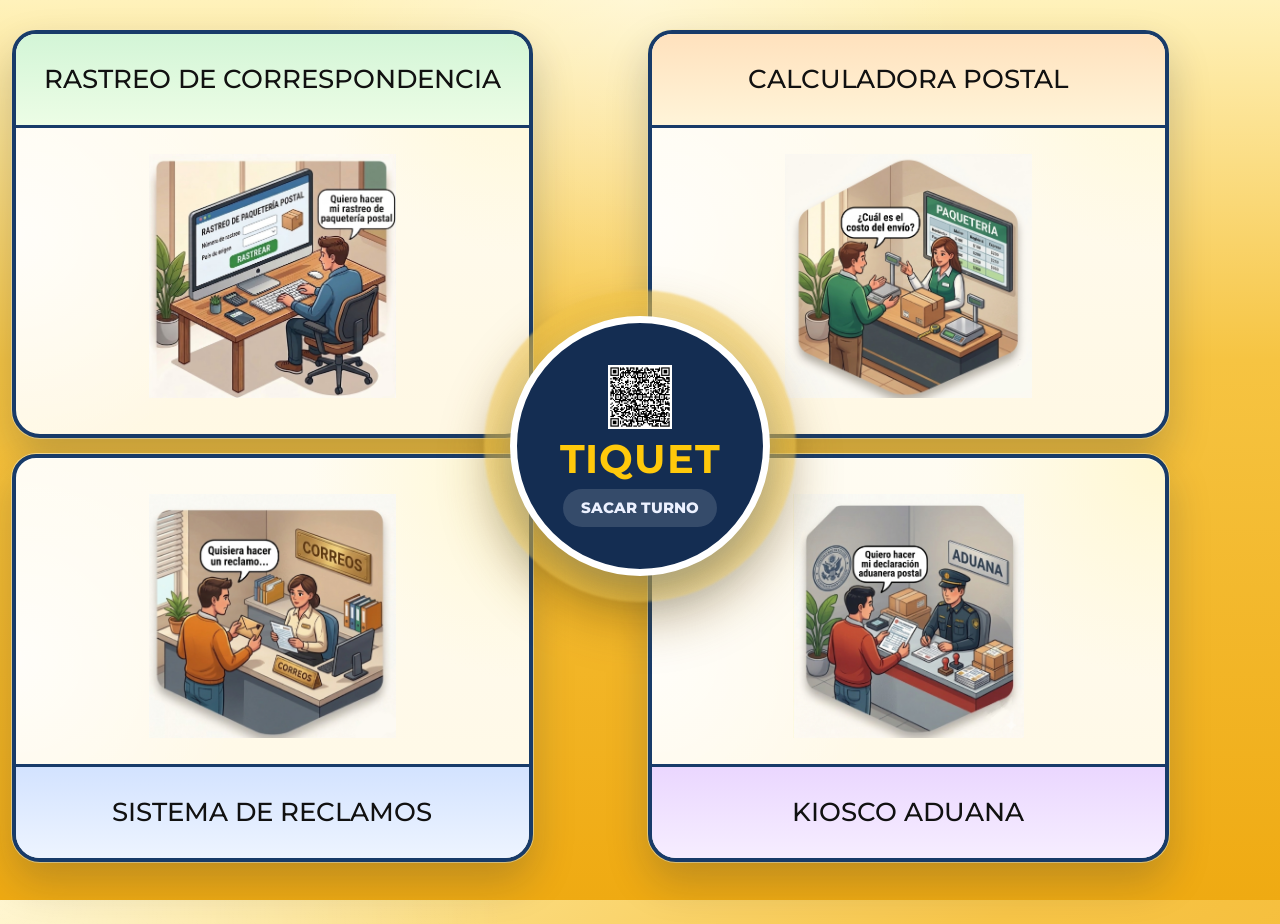
==== commit 7cd3f7ea: "cambios de figura mas faturacion" ====
--- a/index2.html
+++ b/index2.html
@@ -9,7 +9,7 @@
   <link href="https://cdn.jsdelivr.net/npm/bootstrap@5.1.3/dist/css/bootstrap.min.css" rel="stylesheet"
     integrity="sha384-1BmE4kWBq78iYhFldvKuhfTAU6auU8tT94WrHftjDbrCEXSU1oBoqyl2QvZ6jIW3" crossorigin="anonymous">
   <link rel="stylesheet" href="style.css">
-  <script src="index.js?v=20260612-1" defer></script>
+  <script src="index.js?v=20260826-mem-fix" defer></script>
 </head>
 
 <body class="tracking-page">
@@ -20,108 +20,76 @@
         <div class="idle-logo-mosaic" id="idleLogoMosaic" aria-hidden="true"></div>
       </div>
     </div>
-    <section class="services-grid" aria-label="Servicios disponibles">
-      <article class="service-card" data-url="https://trackingbo.correos.gob.bo:8100/"
-        data-title="Rastreo de correspondencia">
-        <div class="card-inner">
-          <div class="card-face card-front">
-            <div class="card-top">
-              <span class="card-tag">Seguimiento</span>
-              <h3 class="card-title">Rastreo de correspondencia</h3>
-            </div>
-            <div class="service-media">
-              <img src="RASTREO.png" class="service-image" alt="Rastreo Correos de Bolivia" width="1024" height="1010" decoding="async">
-            </div>
+
+    <section class="services-grid services-grid--kiosk" aria-label="Servicios disponibles">
+      <article class="service-card service-card--kiosk service-card--tracking" data-url="https://trackingbo.correos.gob.bo:8100/"
+        data-title="Rastreo de encomiendas">
+        <div class="kiosk-card-shell kiosk-card-shell--top">
+          <div class="kiosk-card-band">
+            <h3 class="card-title">RASTREO DE CORRESPONDENCIA</h3>
           </div>
-          <div class="card-face card-back">
-            <div class="back-content">
-              <img class="qr-image"
-                src="https://api.qrserver.com/v1/create-qr-code/?size=220x220&data=https%3A%2F%2Ftrackingbo.correos.gob.bo%3A8100%2F"
-                alt="QR del rastreo de correspondencia" width="220" height="220" loading="lazy" decoding="async">
-              <div class="back-text">
-                <p>Escanea el QR para abrir el servicio.</p>
-                <span>Rastreo de correspondencia</span>
-              </div>
+          <div class="kiosk-card-body kiosk-card-body--full">
+            <div class="service-media service-media--kiosk">
+              <img src="RASTREO.png" class="service-image service-image--kiosk" alt="Rastreo Correos de Bolivia"
+                width="1024" height="1010" decoding="async">
             </div>
           </div>
         </div>
       </article>
 
-      <article class="service-card" data-url="https://postar.correos.gob.bo:8104/" data-title="Calculadora postal">
-        <div class="card-inner">
-          <div class="card-face card-front">
-            <div class="card-top">
-              <span class="card-tag">Cotizacion</span>
-              <h3 class="card-title">Calculadora postal</h3>
-            </div>
-            <div class="service-media">
-              <img src="CALCULO.png" class="service-image" alt="Calculadora postal" width="1034" height="1024" decoding="async">
-            </div>
+      <article class="service-card service-card--kiosk service-card--calculator" data-url="https://postar.correos.gob.bo:8104/"
+        data-title="Calculadora de tarifas">
+        <div class="kiosk-card-shell kiosk-card-shell--top">
+          <div class="kiosk-card-band">
+            <h3 class="card-title">CALCULADORA POSTAL</h3>
           </div>
-          <div class="card-face card-back">
-            <div class="back-content">
-              <img class="qr-image"
-                src="https://api.qrserver.com/v1/create-qr-code/?size=220x220&data=https%3A%2F%2Fpostar.correos.gob.bo%3A8104%2F"
-                alt="QR de la calculadora postal" width="220" height="220" loading="lazy" decoding="async">
-              <div class="back-text">
-                <p>Escanea el QR y consulta tus tarifas.</p>
-                <span>Calculadora postal</span>
-              </div>
+          <div class="kiosk-card-body kiosk-card-body--full">
+            <div class="service-media service-media--kiosk">
+              <img src="CALCULO.png" class="service-image service-image--kiosk" alt="Calculadora postal"
+                width="1034" height="1024" decoding="async">
             </div>
           </div>
         </div>
       </article>
 
-      <article class="service-card" data-url="https://sireco.correos.gob.bo:8102/" data-title="Sistema de reclamos Correos">
-        <div class="card-inner">
-          <div class="card-face card-front">
-            <div class="card-top">
-              <span class="card-tag">Atencion</span>
-              <h3 class="card-title">Sistema de reclamos Correos</h3>
-            </div>
-            <div class="service-media">
-              <img src="RECLAMO2.png" class="service-image" alt="Sistema de reclamos" width="1038" height="1024" decoding="async">
+      <article class="service-card service-card--kiosk service-card--claims" data-url="https://sireco.correos.gob.bo:8102/"
+        data-title="Reclamos y consultas">
+        <div class="kiosk-card-shell kiosk-card-shell--bottom">
+          <div class="kiosk-card-body kiosk-card-body--full">
+            <div class="service-media service-media--kiosk">
+              <img src="RECLAMO2.png" class="service-image service-image--kiosk" alt="Sistema de reclamos"
+                width="1038" height="1024" decoding="async">
             </div>
           </div>
-          <div class="card-face card-back">
-            <div class="back-content">
-              <img class="qr-image"
-                src="https://api.qrserver.com/v1/create-qr-code/?size=220x220&data=https%3A%2F%2Fsireco.correos.gob.bo%3A8102%2F"
-                alt="QR del sistema de reclamos" width="220" height="220" loading="lazy" decoding="async">
-              <div class="back-text">
-                <p>Escanea el QR para abrir reclamos.</p>
-                <span>Sistema de reclamos Correos</span>
-              </div>
-            </div>
+          <div class="kiosk-card-band">
+            <h3 class="card-title">SISTEMA DE RECLAMOS</h3>
           </div>
         </div>
       </article>
 
-      <article class="service-card" data-url="https://ips.correos.gob.bo/CDS.Web/Operational/andeclaration.aspx"
-        data-title="Kiosco aduana">
-        <div class="card-inner">
-          <div class="card-face card-front">
-            <div class="card-top">
-              <span class="card-tag">Aduana</span>
-              <h3 class="card-title">Kiosco aduana</h3>
-            </div>
-            <div class="service-media">
-              <img src="DECLARACION2.png" class="service-image" alt="Kiosco declaracion aduana" width="1008" height="1061" decoding="async">
+      <article class="service-card service-card--kiosk service-card--customs" data-url="https://ips.correos.gob.bo/CDS.Web/Operational/andeclaration.aspx"
+        data-title="Kiosco de aduana">
+        <div class="kiosk-card-shell kiosk-card-shell--bottom">
+          <div class="kiosk-card-body kiosk-card-body--full">
+            <div class="service-media service-media--kiosk">
+              <img src="DECLARACION2.png" class="service-image service-image--kiosk"
+                alt="Kiosco declaracion aduana" width="1008" height="1061" decoding="async">
             </div>
           </div>
-          <div class="card-face card-back">
-            <div class="back-content">
-              <img class="qr-image"
-                src="https://api.qrserver.com/v1/create-qr-code/?size=220x220&data=https%3A%2F%2Fips.correos.gob.bo%2FCDS.Web%2FOperational%2Fandeclaration.aspx"
-                alt="QR del kiosco aduana" width="220" height="220" loading="lazy" decoding="async">
-              <div class="back-text">
-                <p>Escanea el QR para abrir la declaracion aduanera.</p>
-                <span>Kiosco aduana</span>
-              </div>
-            </div>
+          <div class="kiosk-card-band">
+            <h3 class="card-title">KIOSCO ADUANA</h3>
           </div>
         </div>
       </article>
+
+      <button type="button" class="ticket-hub" id="ticketHub" aria-label="Sacar turno">
+        <span class="ticket-hub__halo" aria-hidden="true"></span>
+        <span class="ticket-hub__core">
+          <img src="KIOSCO.png" alt="" class="ticket-hub__icon" aria-hidden="true">
+          <strong class="ticket-hub__title">TIQUET</strong>
+          <span class="ticket-hub__pill">Sacar turno</span>
+        </span>
+      </button>
     </section>
   </main>
 </body>
--- a/style.css
+++ b/style.css
@@ -683,7 +683,7 @@
   height: 100dvh;
   min-height: 100dvh;
   margin-top: 0;
-  padding: 24px 0;
+  padding: 10px 0 18px;
   display: grid;
   place-items: center;
   align-content: center;
@@ -779,7 +779,7 @@
 .idle-logo-mosaic__tile {
   position: relative;
   border-radius: 0;
-  background-image: url("Finalfondo.png");
+  background-image: url("Correos4.png");
   background-repeat: no-repeat;
   background-size: calc(var(--tile-count) * 100%) calc(var(--tile-count) * 100%);
   background-position:
@@ -864,6 +864,18 @@
   animation: servicesGridLift 1s cubic-bezier(0.22, 1, 0.36, 1) 0.22s both;
 }
 
+.services-grid--kiosk {
+  position: relative;
+  grid-template-columns: repeat(2, 620px);
+  column-gap: 16px;
+  row-gap: 16px;
+  width: min(100%, 1400px);
+  max-width: calc(100% - 24px);
+  min-height: calc(100dvh - 28px);
+  padding: 8px;
+  justify-content: center;
+}
+
 .service-card {
   position: relative;
   perspective: 1600px;
@@ -875,6 +887,12 @@
   transform-origin: center;
 }
 
+.service-card--kiosk {
+  height: 408px;
+  perspective: none;
+  opacity: 0;
+}
+
 .service-card:nth-child(1),
 .service-card:nth-child(2) {
   animation-name: cardDropPairA;
@@ -921,6 +939,10 @@
 .service-card.is-shaking .card-front {
   box-shadow: 0 34px 82px rgba(10, 30, 54, 0.4);
   filter: saturate(1.08) brightness(1.02);
+}
+
+.service-card--kiosk.is-shaking {
+  animation: cardShakeSide 0.9s cubic-bezier(0.22, 1, 0.36, 1);
 }
 
 .card-face {
@@ -967,6 +989,38 @@
 .service-card:nth-child(3) .back-content,
 .service-card:nth-child(4) .back-content {
   animation-delay: 0.66s;
+}
+
+.service-card--kiosk .service-media,
+.service-card--kiosk .kiosk-card-band,
+.service-card--kiosk .kiosk-card-body {
+  opacity: 0;
+  transform: translateY(46px);
+  animation: cardInnerRise 0.85s cubic-bezier(0.22, 1, 0.36, 1) forwards;
+}
+
+.service-card--kiosk:nth-child(1) .kiosk-card-band,
+.service-card--kiosk:nth-child(2) .kiosk-card-band {
+  animation-delay: 0.28s;
+}
+
+.service-card--kiosk:nth-child(3) .kiosk-card-band,
+.service-card--kiosk:nth-child(4) .kiosk-card-band {
+  animation-delay: 0.42s;
+}
+
+.service-card--kiosk:nth-child(1) .kiosk-card-body,
+.service-card--kiosk:nth-child(2) .kiosk-card-body,
+.service-card--kiosk:nth-child(1) .service-media,
+.service-card--kiosk:nth-child(2) .service-media {
+  animation-delay: 0.38s;
+}
+
+.service-card--kiosk:nth-child(3) .kiosk-card-body,
+.service-card--kiosk:nth-child(4) .kiosk-card-body,
+.service-card--kiosk:nth-child(3) .service-media,
+.service-card--kiosk:nth-child(4) .service-media {
+  animation-delay: 0.52s;
 }
 
 .card-front {
@@ -1060,6 +1114,244 @@
   transform: scale(1.04);
 }
 
+.kiosk-card-shell {
+  position: relative;
+  display: grid;
+  grid-template-rows: 72px 1fr;
+  width: 84%;
+  height: 100%;
+  padding: 22px 24px;
+  border: 4px solid #183b69;
+  border-radius: 24px 24px 28px 28px;
+  background:
+    radial-gradient(circle at top right, rgba(255, 247, 208, 0.95), transparent 34%),
+    radial-gradient(circle at left center, rgba(255, 255, 255, 0.7), transparent 42%),
+    linear-gradient(180deg, rgba(255, 252, 242, 1), rgba(255, 248, 228, 1));
+  box-shadow:
+    0 20px 42px rgba(12, 34, 62, 0.22),
+    0 0 0 1px rgba(255, 239, 184, 0.7),
+    inset 0 1px 0 rgba(255, 255, 255, 0.95);
+  overflow: hidden;
+  transition: transform 0.35s var(--ease-out), box-shadow 0.35s var(--ease-out);
+}
+
+.service-card--kiosk:nth-child(1) .kiosk-card-shell,
+.service-card--kiosk:nth-child(3) .kiosk-card-shell {
+  justify-self: end;
+}
+
+.service-card--kiosk:nth-child(2) .kiosk-card-shell,
+.service-card--kiosk:nth-child(4) .kiosk-card-shell {
+  justify-self: start;
+}
+
+.kiosk-card-shell--bottom {
+  grid-template-rows: 1fr 72px;
+}
+
+.service-card--kiosk:hover .kiosk-card-shell,
+.service-card--kiosk.is-selected .kiosk-card-shell {
+  transform: translateY(-6px);
+  box-shadow:
+    0 28px 58px rgba(12, 34, 62, 0.28),
+    0 0 0 1px rgba(255, 228, 138, 0.9),
+    inset 0 1px 0 rgba(255, 255, 255, 0.98);
+}
+
+.kiosk-card-band {
+  position: relative;
+  z-index: 1;
+  display: grid;
+  place-items: center;
+  margin: -22px -24px 0;
+  padding: 0 18px;
+  border-bottom: 3px solid #183b69;
+  background: linear-gradient(180deg, rgba(255, 254, 247, 0.98), rgba(255, 249, 231, 0.98));
+}
+
+.kiosk-card-shell--bottom .kiosk-card-band {
+  margin: 0 -24px -22px;
+  border-bottom: none;
+  border-top: 3px solid #183b69;
+}
+
+.service-card--tracking .kiosk-card-band {
+  background: linear-gradient(180deg, rgba(210, 245, 214, 0.98), rgba(236, 253, 229, 0.98));
+}
+
+.service-card--calculator .kiosk-card-band {
+  background: linear-gradient(180deg, rgba(255, 225, 188, 0.98), rgba(255, 244, 216, 0.98));
+}
+
+.service-card--claims .kiosk-card-band {
+  background: linear-gradient(180deg, rgba(210, 226, 255, 0.98), rgba(237, 244, 255, 0.98));
+}
+
+.service-card--customs .kiosk-card-band {
+  background: linear-gradient(180deg, rgba(234, 214, 255, 0.98), rgba(246, 237, 255, 0.98));
+}
+
+.kiosk-card-body {
+  position: relative;
+  z-index: 1;
+  display: grid;
+  align-items: stretch;
+  justify-items: stretch;
+  padding: 12px 0 0;
+  min-height: 0;
+}
+
+.kiosk-card-shell--bottom .kiosk-card-body {
+  padding: 0 0 12px;
+}
+
+.kiosk-card-body--full {
+  grid-template-columns: 1fr;
+}
+
+.service-card--kiosk .card-title {
+  margin: 0;
+  font-size: clamp(1.45rem, 0.85vw + 0.95rem, 2.2rem);
+  font-weight: 500;
+  line-height: 1;
+  letter-spacing: 0;
+  color: #111111;
+  text-align: center;
+}
+
+.service-media--kiosk {
+  position: relative;
+  display: block;
+  width: 100%;
+  max-width: none;
+  height: 100%;
+  min-height: 0;
+  padding: 14px 18px;
+  border-radius: 0;
+  background: transparent;
+  border: none;
+  box-shadow: none;
+  overflow: hidden;
+}
+
+.service-image--kiosk {
+  position: absolute;
+  inset: 14px 18px;
+  display: block;
+  width: calc(100% - 36px);
+  height: calc(100% - 28px);
+  max-width: none;
+  max-height: none;
+  object-fit: contain;
+  object-position: center;
+  filter: none;
+}
+
+.ticket-hub {
+  position: absolute;
+  left: 50%;
+  top: 50%;
+  z-index: 20;
+  width: 280px;
+  height: 280px;
+  padding: 0;
+  border: none;
+  background: transparent;
+  transform: translate(-50%, -50%);
+  cursor: default;
+}
+
+.intro-animate .ticket-hub,
+.rebuild-sequence .ticket-hub {
+  animation: ticketHubUnlock 1.05s cubic-bezier(0.22, 1, 0.36, 1) both;
+}
+
+.intro-animate .ticket-hub__core,
+.rebuild-sequence .ticket-hub__core {
+  animation: ticketHubCoreSpin 1.05s cubic-bezier(0.22, 1, 0.36, 1) both;
+}
+
+.ticket-hub__halo {
+  position: absolute;
+  inset: -16px;
+  border-radius: 50%;
+  background: radial-gradient(circle, rgba(255, 240, 185, 0.92), rgba(237, 193, 73, 0.62) 64%, rgba(237, 193, 73, 0.15) 100%);
+  filter: blur(1px);
+  box-shadow: 0 24px 48px rgba(120, 84, 8, 0.28);
+}
+
+.ticket-hub__core {
+  position: absolute;
+  inset: 10px;
+  display: grid;
+  place-items: center;
+  align-content: center;
+  gap: 10px;
+  border: 7px solid #ffffff;
+  border-radius: 50%;
+  background: #142d52;
+  color: #ffc90b;
+  box-shadow: 0 20px 42px rgba(12, 34, 62, 0.34);
+}
+
+.ticket-hub__icon {
+  width: 64px;
+  height: 64px;
+  object-fit: contain;
+}
+
+.ticket-hub__title {
+  font-size: 2.5rem;
+  line-height: 1;
+  letter-spacing: 0.02em;
+}
+
+.ticket-hub__pill {
+  display: inline-flex;
+  align-items: center;
+  justify-content: center;
+  min-height: 38px;
+  padding: 0 18px;
+  border-radius: 999px;
+  background: rgba(255, 255, 255, 0.14);
+  color: #ecf1ff;
+  font-size: 0.96rem;
+  font-weight: 800;
+  text-transform: uppercase;
+}
+
+.intro-animate .service-card--kiosk,
+.rebuild-sequence .service-card--kiosk {
+  animation-duration: 0.92s;
+  animation-timing-function: cubic-bezier(0.22, 1, 0.36, 1);
+  animation-fill-mode: both;
+  will-change: transform, opacity, filter;
+}
+
+.intro-animate .service-card--kiosk:nth-child(1),
+.rebuild-sequence .service-card--kiosk:nth-child(1) {
+  animation-name: kioskCardFromCenterTopLeft;
+  animation-delay: 0.16s;
+}
+
+.intro-animate .service-card--kiosk:nth-child(2),
+.rebuild-sequence .service-card--kiosk:nth-child(2) {
+  animation-name: kioskCardFromCenterTopRight;
+  animation-delay: 0.22s;
+}
+
+.intro-animate .service-card--kiosk:nth-child(3),
+.rebuild-sequence .service-card--kiosk:nth-child(3) {
+  animation-name: kioskCardFromCenterBottomLeft;
+  animation-delay: 0.28s;
+}
+
+.intro-animate .service-card--kiosk:nth-child(4),
+.rebuild-sequence .service-card--kiosk:nth-child(4) {
+  animation-name: kioskCardFromCenterBottomRight;
+  animation-delay: 0.34s;
+}
+
 .back-content {
   display: flex;
   flex-direction: column;
@@ -1605,6 +1897,120 @@
   }
 }
 
+@keyframes ticketHubUnlock {
+  0% {
+    opacity: 0;
+    transform: translate(-50%, -50%) scale(0.86);
+    filter: blur(6px);
+  }
+
+  55% {
+    opacity: 1;
+    transform: translate(-50%, -50%) scale(1.03);
+    filter: blur(0);
+  }
+
+  100% {
+    opacity: 1;
+    transform: translate(-50%, -50%) scale(1);
+    filter: blur(0);
+  }
+}
+
+@keyframes ticketHubCoreSpin {
+  0% {
+    transform: rotate(-16deg) scale(0.94);
+  }
+
+  55% {
+    transform: rotate(5deg) scale(1.02);
+  }
+
+  100% {
+    transform: rotate(0deg) scale(1);
+  }
+}
+
+@keyframes kioskCardFromCenterTopLeft {
+  0% {
+    opacity: 0;
+    transform: translate(72px, 62px) scale(0.9);
+    filter: blur(6px);
+  }
+
+  60% {
+    opacity: 1;
+    transform: translate(-4px, -2px) scale(1.01);
+    filter: blur(0);
+  }
+
+  100% {
+    opacity: 1;
+    transform: translate(0, 0) scale(1);
+    filter: blur(0);
+  }
+}
+
+@keyframes kioskCardFromCenterTopRight {
+  0% {
+    opacity: 0;
+    transform: translate(-72px, 62px) scale(0.9);
+    filter: blur(6px);
+  }
+
+  60% {
+    opacity: 1;
+    transform: translate(4px, -2px) scale(1.01);
+    filter: blur(0);
+  }
+
+  100% {
+    opacity: 1;
+    transform: translate(0, 0) scale(1);
+    filter: blur(0);
+  }
+}
+
+@keyframes kioskCardFromCenterBottomLeft {
+  0% {
+    opacity: 0;
+    transform: translate(72px, -62px) scale(0.9);
+    filter: blur(6px);
+  }
+
+  60% {
+    opacity: 1;
+    transform: translate(-4px, 2px) scale(1.01);
+    filter: blur(0);
+  }
+
+  100% {
+    opacity: 1;
+    transform: translate(0, 0) scale(1);
+    filter: blur(0);
+  }
+}
+
+@keyframes kioskCardFromCenterBottomRight {
+  0% {
+    opacity: 0;
+    transform: translate(-72px, -62px) scale(0.9);
+    filter: blur(6px);
+  }
+
+  60% {
+    opacity: 1;
+    transform: translate(4px, 2px) scale(1.01);
+    filter: blur(0);
+  }
+
+  100% {
+    opacity: 1;
+    transform: translate(0, 0) scale(1);
+    filter: blur(0);
+  }
+}
+
 @keyframes cardRisePro {
   0% {
     opacity: 0;
@@ -1929,6 +2335,30 @@
   .service-card {
     height: 540px;
   }
+
+  .services-grid--kiosk {
+    grid-template-columns: repeat(2, minmax(340px, 1fr));
+    width: min(100%, 1040px);
+    max-width: calc(100% - 20px);
+    padding: 100px 14px 14px;
+  }
+
+  .service-card--kiosk {
+    height: 280px;
+  }
+
+  .service-card--kiosk .card-title {
+    font-size: clamp(1.2rem, 0.7vw + 0.9rem, 1.7rem);
+  }
+
+  .ticket-hub {
+    width: 210px;
+    height: 210px;
+  }
+
+  .ticket-hub__title {
+    font-size: 1.8rem;
+  }
 }
 
 @media (max-width: 820px) {
@@ -1956,6 +2386,49 @@
   .service-card,
   .card-inner {
     min-height: 480px;
+  }
+
+  .services-grid--kiosk {
+    grid-template-columns: 1fr;
+    gap: 18px;
+    width: min(100%, 680px);
+    max-width: calc(100% - 18px);
+    min-height: auto;
+    padding: 220px 0 18px;
+  }
+
+  .service-card--kiosk {
+    height: auto;
+    min-height: 260px;
+  }
+
+  .kiosk-card-shell {
+    min-height: 260px;
+  }
+
+  .kiosk-card-band {
+    margin-left: -24px;
+    margin-right: -24px;
+  }
+
+  .ticket-hub {
+    top: 116px;
+    width: 180px;
+    height: 180px;
+  }
+
+  .ticket-hub__icon {
+    width: 44px;
+    height: 44px;
+  }
+
+  .ticket-hub__title {
+    font-size: 1.55rem;
+  }
+
+  .ticket-hub__pill {
+    min-height: 30px;
+    font-size: 0.78rem;
   }
 
   .tracking-page {
@@ -2051,6 +2524,10 @@
   .services-grid {
     min-height: calc(100vh - 48px);
   }
+
+  .services-grid--kiosk {
+    min-height: calc(100vh - 48px);
+  }
 }
 
 @media (max-width: 580px) {
@@ -2108,4 +2585,68 @@
     height: 250px;
     transform: scale(1);
   }
-}
+
+  .services-grid--kiosk {
+    padding-top: 190px;
+  }
+
+  .service-card--kiosk {
+    min-height: 280px;
+  }
+
+  .kiosk-card-shell {
+    padding: 16px;
+  }
+
+  .kiosk-card-shell,
+  .kiosk-card-shell--bottom {
+    grid-template-rows: 62px 1fr;
+  }
+
+  .kiosk-card-shell--bottom {
+    grid-template-rows: 1fr 62px;
+  }
+
+  .kiosk-card-band {
+    margin-left: -16px;
+    margin-right: -16px;
+  }
+
+  .kiosk-card-shell--bottom .kiosk-card-band {
+    margin-bottom: -16px;
+  }
+
+  .kiosk-card-body {
+    padding: 14px 0 12px;
+  }
+
+  .service-card--kiosk .card-title {
+    font-size: 1.12rem;
+  }
+
+  .service-media--kiosk {
+    width: 100%;
+    height: 100%;
+  }
+
+  .ticket-hub {
+    top: 102px;
+    width: 156px;
+    height: 156px;
+  }
+
+  .ticket-hub__core {
+    inset: 8px;
+    border-width: 6px;
+    gap: 8px;
+  }
+
+  .ticket-hub__title {
+    font-size: 1.32rem;
+  }
+
+  .ticket-hub__pill {
+    padding: 0 12px;
+    font-size: 0.7rem;
+  }
+}
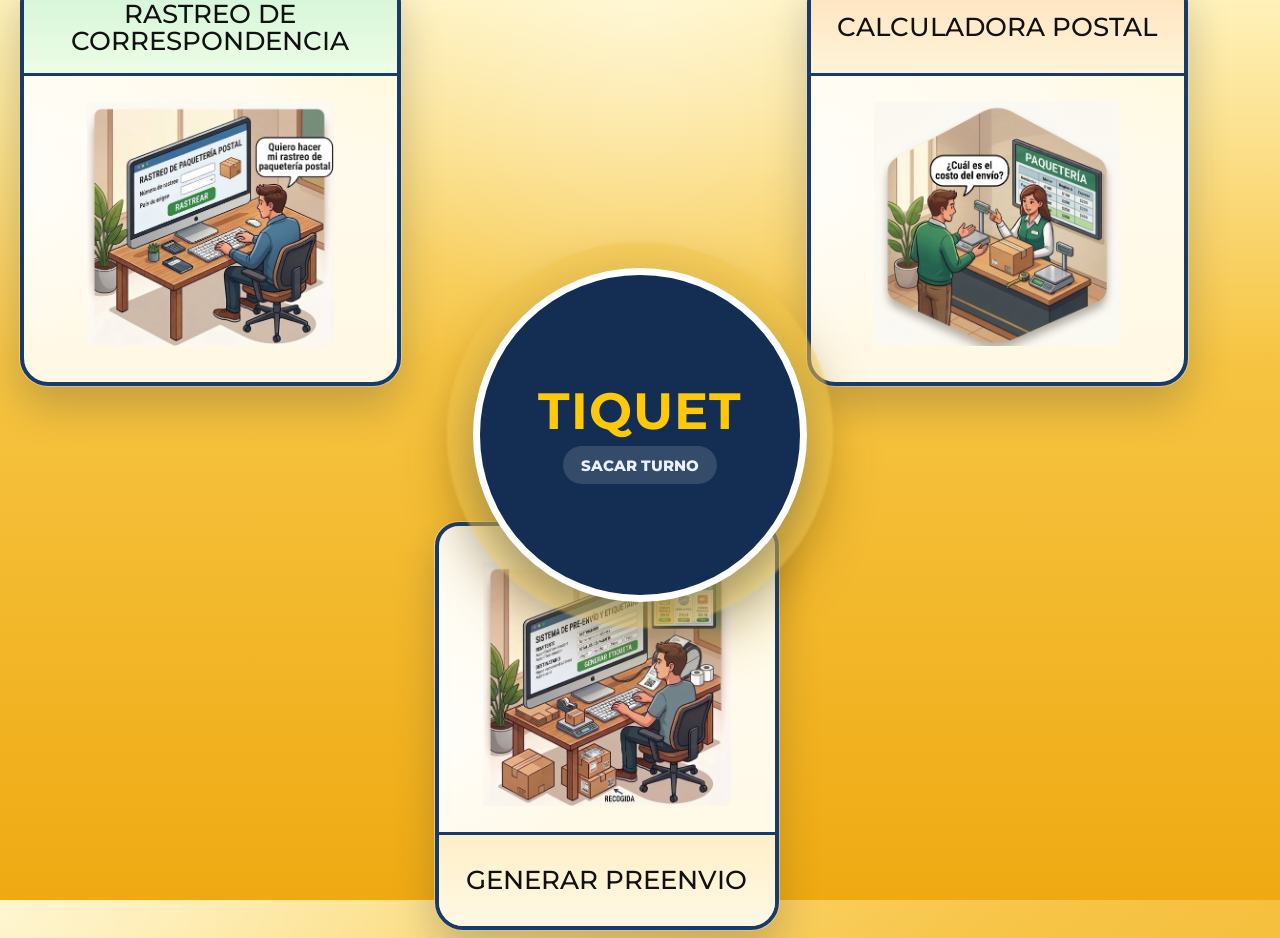
==== commit 6e49fbb7: "Nuevo boton pre envio" ====
--- a/index2.html
+++ b/index2.html
@@ -18,11 +18,14 @@
       <div class="idle-attractor__halo"></div>
       <div class="idle-attractor__content">
         <div class="idle-logo-mosaic" id="idleLogoMosaic" aria-hidden="true"></div>
+        <span class="idle-attractor__label">Correos de Bolivia</span>
+        <strong class="idle-attractor__title">Saque aqui su ticket</strong>
+        <p class="idle-attractor__text">Use el boton central para obtener su turno rapidamente.</p>
       </div>
     </div>
 
     <section class="services-grid services-grid--kiosk" aria-label="Servicios disponibles">
-      <article class="service-card service-card--kiosk service-card--tracking" data-url="https://trackingbo.correos.gob.bo:8100/"
+      <article class="service-card service-card--kiosk service-card--tracking service-card--top-left" data-url="https://trackingbo.correos.gob.bo:8100/"
         data-title="Rastreo de encomiendas">
         <div class="kiosk-card-shell kiosk-card-shell--top">
           <div class="kiosk-card-band">
@@ -37,7 +40,7 @@
         </div>
       </article>
 
-      <article class="service-card service-card--kiosk service-card--calculator" data-url="https://postar.correos.gob.bo:8104/"
+      <article class="service-card service-card--kiosk service-card--calculator service-card--top-right" data-url="https://postar.correos.gob.bo:8104/"
         data-title="Calculadora de tarifas">
         <div class="kiosk-card-shell kiosk-card-shell--top">
           <div class="kiosk-card-band">
@@ -52,12 +55,12 @@
         </div>
       </article>
 
-      <article class="service-card service-card--kiosk service-card--claims" data-url="https://sireco.correos.gob.bo:8102/"
+      <article class="service-card service-card--kiosk service-card--claims service-card--bottom-left" data-url="https://sireco.correos.gob.bo:8102/"
         data-title="Reclamos y consultas">
         <div class="kiosk-card-shell kiosk-card-shell--bottom">
           <div class="kiosk-card-body kiosk-card-body--full">
-            <div class="service-media service-media--kiosk">
-              <img src="RECLAMO2.png" class="service-image service-image--kiosk" alt="Sistema de reclamos"
+            <div class="service-media service-media--kiosk service-media--hidden">
+              <img src="RECLAMO2.png" class="service-image service-image--kiosk service-image--hidden" alt="Sistema de reclamos"
                 width="1038" height="1024" decoding="async">
             </div>
           </div>
@@ -67,12 +70,27 @@
         </div>
       </article>
 
-      <article class="service-card service-card--kiosk service-card--customs" data-url="https://ips.correos.gob.bo/CDS.Web/Operational/andeclaration.aspx"
+      <article class="service-card service-card--kiosk service-card--preshipment service-card--bottom-center"
+        data-url="https://trackingbo.correos.gob.bo:8100/hacer-envio-desde-casa" data-title="Generar preenvio">
+        <div class="kiosk-card-shell kiosk-card-shell--bottom">
+          <div class="kiosk-card-body kiosk-card-body--full">
+            <div class="service-media service-media--kiosk">
+              <img src="Preenvio.jpg?v=20260828-1" class="service-image service-image--kiosk" alt="Generar preenvio"
+                width="1038" height="1024" decoding="async">
+            </div>
+          </div>
+          <div class="kiosk-card-band">
+            <h3 class="card-title">GENERAR PREENVIO</h3>
+          </div>
+        </div>
+      </article>
+
+      <article class="service-card service-card--kiosk service-card--customs service-card--bottom-right" data-url="https://ips.correos.gob.bo/CDS.Web/Operational/andeclaration.aspx"
         data-title="Kiosco de aduana">
         <div class="kiosk-card-shell kiosk-card-shell--bottom">
           <div class="kiosk-card-body kiosk-card-body--full">
-            <div class="service-media service-media--kiosk">
-              <img src="DECLARACION2.png" class="service-image service-image--kiosk"
+            <div class="service-media service-media--kiosk service-media--hidden">
+              <img src="DECLARACION2.png" class="service-image service-image--kiosk service-image--hidden"
                 alt="Kiosco declaracion aduana" width="1008" height="1061" decoding="async">
             </div>
           </div>
@@ -85,7 +103,6 @@
       <button type="button" class="ticket-hub" id="ticketHub" aria-label="Sacar turno">
         <span class="ticket-hub__halo" aria-hidden="true"></span>
         <span class="ticket-hub__core">
-          <img src="KIOSCO.png" alt="" class="ticket-hub__icon" aria-hidden="true">
           <strong class="ticket-hub__title">TIQUET</strong>
           <span class="ticket-hub__pill">Sacar turno</span>
         </span>
--- a/style.css
+++ b/style.css
@@ -729,6 +729,8 @@
   z-index: 1;
   display: grid;
   place-items: center;
+  align-content: center;
+  gap: 18px;
   width: 100%;
   height: 100%;
   min-height: 100dvh;
@@ -804,6 +806,39 @@
 .idle-attractor__title,
 .idle-attractor__text {
   display: none;
+  position: relative;
+  z-index: 2;
+  text-align: center;
+  text-shadow: 0 10px 28px rgba(10, 30, 54, 0.24);
+}
+
+.idle-attractor__label {
+  padding: 10px 18px;
+  border-radius: 999px;
+  background: rgba(19, 41, 75, 0.14);
+  color: #17345a;
+  font-size: 0.9rem;
+  font-weight: 800;
+  letter-spacing: 0.16em;
+  text-transform: uppercase;
+}
+
+.idle-attractor__title {
+  max-width: min(940px, calc(100vw - 80px));
+  color: #153056;
+  font-size: clamp(2.4rem, 3vw + 1rem, 5rem);
+  font-weight: 800;
+  line-height: 0.98;
+  text-transform: uppercase;
+}
+
+.idle-attractor__text {
+  max-width: min(700px, calc(100vw - 120px));
+  margin: 0;
+  color: rgba(22, 50, 87, 0.88);
+  font-size: clamp(1rem, 1vw + 0.85rem, 1.45rem);
+  font-weight: 600;
+  line-height: 1.45;
 }
 
 .tracking-main.is-idle .idle-attractor {
@@ -813,6 +848,16 @@
 
 .tracking-main.is-idle .idle-attractor__content {
   animation-duration: 4.2s;
+}
+
+.tracking-main.is-promo .idle-logo-mosaic {
+  display: none;
+}
+
+.tracking-main.is-promo .idle-attractor__label,
+.tracking-main.is-promo .idle-attractor__title,
+.tracking-main.is-promo .idle-attractor__text {
+  display: block;
 }
 
 .tracking-main.is-idle .services-grid {
@@ -866,13 +911,13 @@
 
 .services-grid--kiosk {
   position: relative;
-  grid-template-columns: repeat(2, 620px);
-  column-gap: 16px;
-  row-gap: 16px;
-  width: min(100%, 1400px);
+  grid-template-columns: repeat(3, minmax(0, 1fr));
+  column-gap: 6px;
+  row-gap: 44px;
+  width: min(100%, 1560px);
   max-width: calc(100% - 24px);
   min-height: calc(100dvh - 28px);
-  padding: 8px;
+  padding: 24px 8px 8px;
   justify-content: center;
 }
 
@@ -893,6 +938,34 @@
   opacity: 0;
 }
 
+.service-card--top-left {
+  grid-column: 1;
+  grid-row: 1;
+  margin-right: -44px;
+}
+
+.service-card--top-right {
+  grid-column: 3;
+  grid-row: 1;
+  margin-left: -44px;
+}
+
+.service-card--bottom-left {
+  grid-column: 1;
+  grid-row: 2;
+}
+
+.service-card--bottom-center {
+  grid-column: 2;
+  grid-row: 2;
+  margin-top: 92px;
+}
+
+.service-card--bottom-right {
+  grid-column: 3;
+  grid-row: 2;
+}
+
 .service-card:nth-child(1),
 .service-card:nth-child(2) {
   animation-name: cardDropPairA;
@@ -999,27 +1072,30 @@
   animation: cardInnerRise 0.85s cubic-bezier(0.22, 1, 0.36, 1) forwards;
 }
 
-.service-card--kiosk:nth-child(1) .kiosk-card-band,
-.service-card--kiosk:nth-child(2) .kiosk-card-band {
+.service-card--top-left .kiosk-card-band,
+.service-card--top-right .kiosk-card-band {
   animation-delay: 0.28s;
 }
 
-.service-card--kiosk:nth-child(3) .kiosk-card-band,
-.service-card--kiosk:nth-child(4) .kiosk-card-band {
+.service-card--bottom-left .kiosk-card-band,
+.service-card--bottom-center .kiosk-card-band,
+.service-card--bottom-right .kiosk-card-band {
   animation-delay: 0.42s;
 }
 
-.service-card--kiosk:nth-child(1) .kiosk-card-body,
-.service-card--kiosk:nth-child(2) .kiosk-card-body,
-.service-card--kiosk:nth-child(1) .service-media,
-.service-card--kiosk:nth-child(2) .service-media {
+.service-card--top-left .kiosk-card-body,
+.service-card--top-right .kiosk-card-body,
+.service-card--top-left .service-media,
+.service-card--top-right .service-media {
   animation-delay: 0.38s;
 }
 
-.service-card--kiosk:nth-child(3) .kiosk-card-body,
-.service-card--kiosk:nth-child(4) .kiosk-card-body,
-.service-card--kiosk:nth-child(3) .service-media,
-.service-card--kiosk:nth-child(4) .service-media {
+.service-card--bottom-left .kiosk-card-body,
+.service-card--bottom-center .kiosk-card-body,
+.service-card--bottom-right .kiosk-card-body,
+.service-card--bottom-left .service-media,
+.service-card--bottom-center .service-media,
+.service-card--bottom-right .service-media {
   animation-delay: 0.52s;
 }
 
@@ -1135,14 +1211,18 @@
   transition: transform 0.35s var(--ease-out), box-shadow 0.35s var(--ease-out);
 }
 
-.service-card--kiosk:nth-child(1) .kiosk-card-shell,
-.service-card--kiosk:nth-child(3) .kiosk-card-shell {
+.service-card--top-left .kiosk-card-shell,
+.service-card--bottom-left .kiosk-card-shell {
   justify-self: end;
 }
 
-.service-card--kiosk:nth-child(2) .kiosk-card-shell,
-.service-card--kiosk:nth-child(4) .kiosk-card-shell {
+.service-card--top-right .kiosk-card-shell,
+.service-card--bottom-right .kiosk-card-shell {
   justify-self: start;
+}
+
+.service-card--bottom-center .kiosk-card-shell {
+  justify-self: center;
 }
 
 .kiosk-card-shell--bottom {
@@ -1234,6 +1314,32 @@
   overflow: hidden;
 }
 
+.service-media--hidden {
+  visibility: hidden;
+}
+
+.service-image--hidden {
+  visibility: hidden;
+}
+
+.service-media--placeholder {
+  display: grid;
+  place-items: center;
+  background:
+    radial-gradient(circle at top, rgba(255, 249, 220, 0.95), rgba(255, 243, 202, 0.76) 55%, rgba(255, 239, 189, 0.45) 100%);
+}
+
+.service-placeholder-copy {
+  padding: 14px 20px;
+  border-radius: 999px;
+  background: rgba(19, 41, 75, 0.08);
+  color: #495a73;
+  font-size: 1rem;
+  font-weight: 700;
+  letter-spacing: 0.04em;
+  text-transform: uppercase;
+}
+
 .service-image--kiosk {
   position: absolute;
   inset: 14px 18px;
@@ -1250,10 +1356,10 @@
 .ticket-hub {
   position: absolute;
   left: 50%;
-  top: 50%;
+  top: calc(54% - 50px);
   z-index: 20;
-  width: 280px;
-  height: 280px;
+  width: 354px;
+  height: 354px;
   padding: 0;
   border: none;
   background: transparent;
@@ -1294,14 +1400,8 @@
   box-shadow: 0 20px 42px rgba(12, 34, 62, 0.34);
 }
 
-.ticket-hub__icon {
-  width: 64px;
-  height: 64px;
-  object-fit: contain;
-}
-
 .ticket-hub__title {
-  font-size: 2.5rem;
+  font-size: 3.17rem;
   line-height: 1;
   letter-spacing: 0.02em;
 }
@@ -1320,6 +1420,49 @@
   text-transform: uppercase;
 }
 
+.service-card--preshipment .kiosk-card-band {
+  background: linear-gradient(180deg, rgba(255, 239, 198, 0.98), rgba(255, 248, 229, 0.98));
+}
+
+.service-card--preshipment .service-media--kiosk,
+.service-card--preshipment .service-image--kiosk,
+.service-card--preshipment .kiosk-card-body {
+  opacity: 1 !important;
+  visibility: visible !important;
+}
+
+.service-card--preshipment .service-image--kiosk {
+  z-index: 1;
+}
+
+.service-card--claims .service-media--hidden,
+.service-card--customs .service-media--hidden {
+  opacity: 0;
+  visibility: hidden;
+}
+
+.service-card--claims .kiosk-card-shell,
+.service-card--customs .kiosk-card-shell {
+  visibility: hidden;
+  pointer-events: none;
+}
+
+.service-card--preshipment.is-disabled {
+  cursor: not-allowed;
+}
+
+.service-card--preshipment.is-disabled .kiosk-card-shell {
+  box-shadow:
+    0 18px 38px rgba(12, 34, 62, 0.18),
+    0 0 0 1px rgba(255, 228, 138, 0.42),
+    inset 0 1px 0 rgba(255, 255, 255, 0.95);
+}
+
+.service-card--preshipment.is-disabled:hover .kiosk-card-shell,
+.service-card--preshipment.is-disabled.is-selected .kiosk-card-shell {
+  transform: none;
+}
+
 .intro-animate .service-card--kiosk,
 .rebuild-sequence .service-card--kiosk {
   animation-duration: 0.92s;
@@ -1348,6 +1491,12 @@
 
 .intro-animate .service-card--kiosk:nth-child(4),
 .rebuild-sequence .service-card--kiosk:nth-child(4) {
+  animation-name: kioskCardFromCenterBottomLeft;
+  animation-delay: 0.31s;
+}
+
+.intro-animate .service-card--kiosk:nth-child(5),
+.rebuild-sequence .service-card--kiosk:nth-child(5) {
   animation-name: kioskCardFromCenterBottomRight;
   animation-delay: 0.34s;
 }
@@ -2337,23 +2486,38 @@
   }
 
   .services-grid--kiosk {
-    grid-template-columns: repeat(2, minmax(340px, 1fr));
-    width: min(100%, 1040px);
+    grid-template-columns: repeat(3, minmax(240px, 1fr));
+    column-gap: 4px;
+    width: min(100%, 1120px);
     max-width: calc(100% - 20px);
-    padding: 100px 14px 14px;
+    row-gap: 34px;
+    padding: 112px 14px 14px;
   }
 
   .service-card--kiosk {
     height: 280px;
   }
 
+  .service-card--bottom-center {
+    margin-top: 76px;
+  }
+
+  .service-card--top-left {
+    margin-right: -28px;
+  }
+
+  .service-card--top-right {
+    margin-left: -28px;
+  }
+
   .service-card--kiosk .card-title {
     font-size: clamp(1.2rem, 0.7vw + 0.9rem, 1.7rem);
   }
 
   .ticket-hub {
-    width: 210px;
-    height: 210px;
+    width: 266px;
+    height: 266px;
+    top: calc(52.5% - 50px);
   }
 
   .ticket-hub__title {
@@ -2402,6 +2566,10 @@
     min-height: 260px;
   }
 
+  .service-card--bottom-center {
+    margin-top: 0;
+  }
+
   .kiosk-card-shell {
     min-height: 260px;
   }
